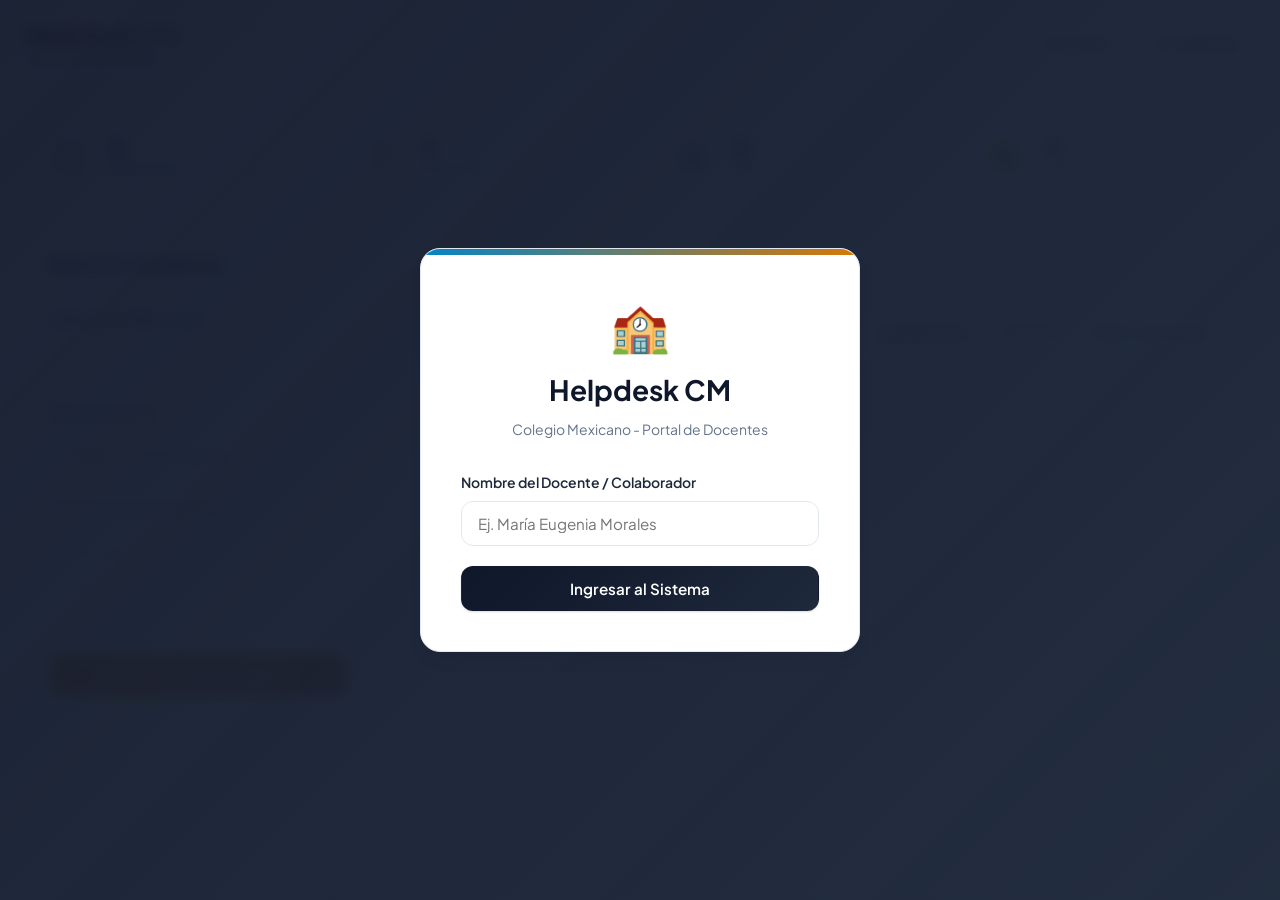
==== index.html @ 0b569824 "Crear landing page home.html y vincular navbars de index y dashboard" ====
<!DOCTYPE html>
<html lang="es">
<head>
  <meta charset="UTF-8">
  <meta name="viewport" content="width=device-width, initial-scale=1.0">
  <title>Portal de Maestros - Helpdesk CM</title>
  <link rel="stylesheet" href="styles.css">
</head>
<body>

  <!-- Overlay de Inicio de Sesión -->
  <div id="loginOverlay" class="login-overlay">
    <div class="login-card">
      <span class="login-logo">🏫</span>
      <h2 class="login-title">Helpdesk CM</h2>
      <p class="login-subtitle">Colegio Mexicano - Portal de Docentes</p>
      
      <div class="form-group">
        <label for="usernameInput" class="form-label">Nombre del Docente / Colaborador</label>
        <input type="text" id="usernameInput" class="form-control" placeholder="Ej. María Eugenia Morales" required>
      </div>
      
      <button id="loginBtn" class="btn btn-primary" style="width: 100%;">Ingresar al Sistema</button>
    </div>
  </div>

  <!-- Navegación Principal -->
  <nav class="navbar">
    <div class="navbar-content">
      <a href="home.html" class="brand" style="text-decoration: none; color: inherit; cursor: pointer;">
        <div>
          <span class="brand-logo">Helpdesk CM</span>
          <span class="brand-sub">Colegio Mexicano</span>
        </div>
      </a>
      <div class="user-profile">
        <span class="user-name" id="displayUsername">Cargando...</span>
        <button id="logoutBtn" class="btn btn-outline" style="padding: 0.4rem 0.8rem; font-size: 0.85rem;">Cerrar Sesión</button>
      </div>
    </div>
  </nav>

  <!-- Contenido Principal -->
  <main class="container">
    
    <!-- Conexión segura configurada con Google Sheets -->

    <!-- Sección de Estadísticas Individuales -->
    <div class="stats-row">
      <div class="stat-card">
        <div class="stat-icon bg-stat-total">📋</div>
        <div class="stat-info">
          <span class="stat-value" id="statTotal">0</span>
          <span class="stat-label">Mis Reportes</span>
        </div>
      </div>
      <div class="stat-card">
        <div class="stat-icon bg-stat-pending">⌛</div>
        <div class="stat-info">
          <span class="stat-value" id="statPending">0</span>
          <span class="stat-label">Pendientes</span>
        </div>
      </div>
      <div class="stat-card">
        <div class="stat-icon bg-stat-process">⚙️</div>
        <div class="stat-info">
          <span class="stat-value" id="statProcess">0</span>
          <span class="stat-label">En Proceso</span>
        </div>
      </div>
      <div class="stat-card">
        <div class="stat-icon bg-stat-resolved">✅</div>
        <div class="stat-info">
          <span class="stat-value" id="statResolved">0</span>
          <span class="stat-label">Solucionados</span>
        </div>
      </div>
    </div>

    <!-- Contenido en Dos Columnas -->
    <div class="dashboard-grid">
      
      <!-- Columna 1: Crear Reporte -->
      <section class="card">
        <h3 class="card-title">Reportar Incidencia</h3>
        <form id="newTicketForm">
          
          <div class="form-group">
            <label for="ticketLocation" class="form-label">Ubicación / Salón / Aula</label>
            <input type="text" id="ticketLocation" class="form-control" placeholder="Ej. Aula de 5to A, Laboratorio 2, Dirección" required>
          </div>
          
          <div class="form-group">
            <label for="ticketType" class="form-label">Tipo de Solicitud</label>
            <select id="ticketType" class="form-control" required>
              <option value="" disabled selected>Seleccione una opción...</option>
              <option value="Falla de Red/Internet">Falla de Red / Internet</option>
              <option value="Reparación de Hardware">Reparación de Hardware</option>
              <option value="Soporte de iPads">Soporte de iPads</option>
              <option value="Instalación de Software">Instalación de Software</option>
              <option value="Otro">Otro</option>
            </select>
          </div>
          
          <div class="form-group">
            <label for="ticketDescription" class="form-label">Descripción del Problema</label>
            <textarea id="ticketDescription" class="form-control" placeholder="Describe brevemente el inconveniente para que el equipo de soporte técnico lo entienda..." required></textarea>
          </div>
          
          <button type="submit" id="submitTicketBtn" class="btn btn-accent" style="width: 100%;">
            Enviar Reporte de Soporte
          </button>
        </form>
      </section>

      <!-- Columna 2: Listado de Reportes Propios -->
      <section class="card">
        <h3 class="card-title">Mis Tickets de Soporte</h3>
        <div class="table-wrapper">
          <table class="custom-table" id="ticketsTable">
            <thead>
              <tr>
                <th>ID</th>
                <th>Fecha / Hora</th>
                <th>Ubicación</th>
                <th>Tipo de Reporte</th>
                <th>Descripción</th>
                <th>Estado</th>
                <th>Chat / Acciones</th>
              </tr>
            </thead>
            <tbody id="ticketsTableBody">
              <tr>
                <td colspan="7" class="text-center" style="color: var(--text-muted); padding: 2rem;">
                  Inicia sesión para ver tus tickets.
                </td>
              </tr>
            </tbody>
          </table>
        </div>
      </section>
      
    </div>
  </main>

  <!-- Modal de Chat -->
  <div id="chatModal" class="modal">
    <div class="modal-content">
      <div class="modal-header">
        <h3 class="modal-title" id="chatModalTitle">Historial de Chat</h3>
        <button class="modal-close" onclick="closeChat()">&times;</button>
      </div>
      <div class="modal-body">
        <div class="chat-container">
          <div class="chat-history" id="chatHistoryContainer">
            <!-- Burbujas de chat se insertan dinámicamente aquí -->
          </div>
          <div class="chat-footer">
            <input type="text" id="chatMessageInput" class="chat-input" placeholder="Escribe un mensaje de respuesta..." onkeydown="if(event.key === 'Enter') sendChatMessage()">
            <button id="sendChatBtn" class="btn btn-primary" onclick="sendChatMessage()" style="padding: 0.5rem 1rem;">Enviar</button>
          </div>
        </div>
      </div>
      <div class="modal-footer">
        <button class="btn btn-outline" onclick="closeChat()">Cerrar Chat</button>
      </div>
    </div>
  </div>

  <!-- Contenedor para Notificaciones Toast flotantes -->
  <div class="toast-container" id="toastContainer"></div>

  <!-- Lógica de Negocio y Conectividad -->
  <script>
    // Ciberseguridad: Cadenas ofuscadas en Base64 para prevenir lectura directa en DevTools
    const obfUrl = 'aHR0cHM6Ly9zY3JpcHQuZ29vZ2xlLmNvbS9tYWNyb3Mvcy9BS2Z5Y2J5ZUlpdWgyMFZ4eUpGYUg5bVo4WlVjTFEyUjlTcWFzbjlidE05OHpBeVQ4LTVFR3RjUGFyWHBIekJrdDByZGRiRVEvZXhlYw==';
    const obfToken = 'Q00tSGVscGRlc2stVG9rZW4tU2VndXJpZGFkLUNvbGVnaW9NZXhpY2Fuby0yMDI2';
    const obfDocentes = '[base64]';

    // Decodificación en memoria a tiempo de ejecución (Crea el array de docentes de forma segura)
    const apiUrl = atob(obfUrl);
    const apiToken = atob(obfToken);
    const DOCENTES_AUTORIZADOS = JSON.parse(decodeURIComponent(escape(atob(obfDocentes))));

    // Variables globales
    let currentUser = null;
    let knownTicketStatuses = {}; // Guarda estados de tickets cargados anteriormente
    let isFirstLoad = true;
    let activeChatTicketId = null;
    let chatInterval = null;
    let pollInterval = null;
    let currentTicketsList = []; // Cache local de los tickets del usuario

    // Inicialización del sistema
    document.addEventListener("DOMContentLoaded", () => {
      currentUser = localStorage.getItem('helpdesk_usuario') || '';
      
      if (currentUser) {
        // Usuario ya logueado, ocultar login y cargar panel principal
        document.getElementById('loginOverlay').classList.add('d-none');
        initializeDashboard();
      } else {
        // Mostrar ventana de login
        document.getElementById('loginOverlay').classList.remove('d-none');
      }

      // Event Listeners
      document.getElementById('loginBtn').addEventListener('click', handleLogin);
      document.getElementById('logoutBtn').addEventListener('click', handleLogout);
      document.getElementById('newTicketForm').addEventListener('submit', handleCreateTicket);

      // Ciberseguridad: Bloqueos de Inspección en Cliente
      document.addEventListener('contextmenu', e => e.preventDefault()); // Desactivar click derecho
      
      document.addEventListener('keydown', e => {
        // Bloquear F12, Ctrl+Shift+I, Ctrl+Shift+J, Ctrl+Shift+C, Ctrl+Shift+K, Ctrl+U
        if (
          e.key === 'F12' || 
          (e.ctrlKey && e.shiftKey && ['I', 'J', 'C', 'K'].includes(e.key.toUpperCase())) ||
          (e.ctrlKey && e.key.toUpperCase() === 'U')
        ) {
          e.preventDefault();
          showToast('⚠️ Acción no permitida por políticas de ciberseguridad.');
        }
      });

      // Trampa de Debugger loop en segundo plano
      setInterval(() => {
        (function() {
          (function trap(i) {
            if (("" + i / i).length !== 1 || i % 20 === 0) {
              (function() {}).constructor("debugger")();
            } else {
              (function() {}).constructor("debugger")();
            }
            trap(++i);
          })(0);
        })();
      }, 500);
    });

    // Manejar Inicio de Sesión
    function handleLogin() {
      const username = document.getElementById('usernameInput').value.trim();
      
      if (!username) {
        alert("Por favor, ingresa tu nombre para continuar.");
        return;
      }

      // Validar si el nombre ingresado coincide con un docente autorizado (case-insensitive)
      const matchedDocente = DOCENTES_AUTORIZADOS.find(
        docente => docente.toLowerCase().trim() === username.toLowerCase()
      );

      if (!matchedDocente) {
        alert("El nombre ingresado no se encuentra registrado en la lista de docentes autorizados. Por favor verifica su escritura o contacta al administrador.");
        return;
      }

      // Guardamos la ortografía oficial de la lista
      currentUser = matchedDocente;
      localStorage.setItem('helpdesk_usuario', currentUser);

      document.getElementById('loginOverlay').classList.add('d-none');
      initializeDashboard();
    }

    // Cerrar Sesión
    function handleLogout() {
      if (confirm('¿Estás seguro de que deseas cerrar sesión?')) {
        localStorage.removeItem('helpdesk_usuario');
        currentUser = null;
        
        // Detener intervalos
        if (pollInterval) clearInterval(pollInterval);
        if (chatInterval) clearInterval(chatInterval);
        
        // Reestablecer vistas
        document.getElementById('loginOverlay').classList.remove('d-none');
        document.getElementById('usernameInput').value = '';
        document.getElementById('ticketsTableBody').innerHTML = `
          <tr>
            <td colspan="7" class="text-center" style="color: var(--text-muted); padding: 2rem;">
              Inicia sesión para ver tus tickets.
            </td>
          </tr>
        `;
        
        // Limpiar estadísticas
        document.getElementById('statTotal').innerText = '0';
        document.getElementById('statPending').innerText = '0';
        document.getElementById('statProcess').innerText = '0';
        document.getElementById('statResolved').innerText = '0';
        
        knownTicketStatuses = {};
        isFirstLoad = true;
      }
    }

    // Inicializar el panel de control una vez logueado
    function initializeDashboard() {
      document.getElementById('displayUsername').innerText = `👤 ${currentUser}`;
      
      // Primer fetch
      fetchTickets();
      
      // Iniciar polling automático cada 15 segundos
      if (pollInterval) clearInterval(pollInterval);
      pollInterval = setInterval(() => {
        fetchTickets(false); // Silencioso (sin spinner/loading molesto)
      }, 15000);
    }

    // Obtener los tickets desde el backend
    function fetchTickets(showLoading = true) {
      if (!apiUrl) {
        console.warn("API URL no configurada.");
        return;
      }

      const tableBody = document.getElementById('ticketsTableBody');
      if (showLoading && isFirstLoad) {
        tableBody.innerHTML = `
          <tr>
            <td colspan="7" class="text-center" style="padding: 2rem;">
              <div class="mb-2">⌛ Conectando con la base de datos de Google Sheets...</div>
            </td>
          </tr>
        `;
      }

      // Hacemos el GET al script enviando el token de seguridad
      fetch(`${apiUrl}?token=${encodeURIComponent(apiToken)}`)
        .then(response => {
          if (!response.ok) throw new Error("Error en la petición de datos.");
          return response.json();
        })
        .then(data => {
          // Filtrar tickets para mostrar solo los de este docente (comparando 'usuario' en minúsculas)
          // Si por alguna razón la respuesta trae error de GAS, manejarlo
          if (data && data.success === false) {
            throw new Error(data.error || "Ocurrió un error en el script.");
          }

          const allTickets = Array.isArray(data) ? data : [];
          
          // Filtrar tickets pertenecientes al docente logueado
          currentTicketsList = allTickets.filter(ticket => 
            ticket.usuario && ticket.usuario.toLowerCase().trim() === currentUser.toLowerCase().trim()
          );

          // Verificar notificaciones por cambios de estado
          checkNotifications(currentTicketsList);
          
          // Renderizar tabla y estadísticas
          renderStats(currentTicketsList);
          renderTicketsTable(currentTicketsList);

          // Si el chat está abierto, refrescar el historial
          if (activeChatTicketId !== null) {
            renderChat(activeChatTicketId);
          }
        })
        .catch(err => {
          console.error("Error al obtener tickets:", err);
          if (isFirstLoad) {
            tableBody.innerHTML = `
              <tr>
                <td colspan="7" class="text-center" style="color: #ef4444; padding: 2rem; font-weight: 600;">
                  ⚠️ Error al conectar con Google Sheets. Verifica la URL de API.
                </td>
              </tr>
            `;
          }
        });
    }

    // Renderizar las estadísticas
    function renderStats(tickets) {
      const total = tickets.length;
      const pending = tickets.filter(t => t.estado === 'Pendiente').length;
      const process = tickets.filter(t => t.estado === 'En Proceso').length;
      const resolved = tickets.filter(t => t.estado === 'Resuelto').length;

      document.getElementById('statTotal').innerText = total;
      document.getElementById('statPending').innerText = pending;
      document.getElementById('statProcess').innerText = process;
      document.getElementById('statResolved').innerText = resolved;
    }

    // Renderizar la tabla con los reportes propios
    function renderTicketsTable(tickets) {
      const tableBody = document.getElementById('ticketsTableBody');
      
      // Filtrar tickets ocultados localmente por el docente
      const hiddenTickets = JSON.parse(localStorage.getItem('helpdesk_hidden_tickets')) || [];
      const visibleTickets = tickets.filter(t => !hiddenTickets.includes(t.id));

      if (visibleTickets.length === 0) {
        tableBody.innerHTML = `
          <tr>
            <td colspan="7" class="text-center" style="color: var(--text-muted); padding: 2rem;">
              No tienes tickets registrados actualmente. ¡Usa el formulario lateral para enviar un reporte!
            </td>
          </tr>
        `;
        return;
      }

      // Ordenar por ID descendente (los más nuevos primero)
      const sortedTickets = [...visibleTickets].sort((a, b) => b.id - a.id);

      tableBody.innerHTML = sortedTickets.map(ticket => {
        const dateStr = ticket.fechaHora ? new Date(ticket.fechaHora).toLocaleString('es-MX', {
          day: '2-digit', month: '2-digit', year: 'numeric',
          hour: '2-digit', minute: '2-digit'
        }) : '---';

        let badgeClass = 'badge-pending';
        if (ticket.estado === 'En Proceso') badgeClass = 'badge-process';
        else if (ticket.estado === 'Resuelto') badgeClass = 'badge-resolved';

        // Mostrar botón de chat solo si el estado es 'En Proceso'
        const chatButton = ticket.estado === 'En Proceso'
          ? `<button class="btn btn-chat" onclick="openChat(${ticket.id})">💬 Abrir Chat</button>`
          : `<span style="color: var(--text-muted); font-size: 0.8rem;">Chat no disponible</span>`;

        // Botón de ocultar local
        const deleteButton = `<button class="btn" style="padding: 0.25rem 0.5rem; background: none; border: none; cursor: pointer; color: #ef4444; font-size: 1.1rem;" onclick="hideTicket(${ticket.id})" title="Ocultar de la vista (No borra en Google Sheets)">🗑️</button>`;

        return `
          <tr>
            <td style="font-weight: 700;">#${ticket.id}</td>
            <td>${dateStr}</td>
            <td>${ticket.ubicacion}</td>
            <td style="font-weight: 600;">${ticket.tipoSolicitud}</td>
            <td style="max-width: 250px; overflow: hidden; text-overflow: ellipsis; white-space: nowrap;" title="${ticket.descripcion}">
              ${ticket.descripcion}
            </td>
            <td><span class="badge ${badgeClass}">${ticket.estado}</span></td>
            <td>
              <div style="display: flex; align-items: center; gap: 0.5rem;">
                ${chatButton}
                ${deleteButton}
              </div>
            </td>
          </tr>
        `;
      }).join('');
    }

    // Ocultar ticket localmente sin borrar de Google Sheets
    function hideTicket(id) {
      if (confirm(`¿Deseas ocultar el ticket #${id} de esta pantalla? (No se eliminará de Google Sheets)`)) {
        const hiddenTickets = JSON.parse(localStorage.getItem('helpdesk_hidden_tickets')) || [];
        if (!hiddenTickets.includes(id)) {
          hiddenTickets.push(id);
          localStorage.setItem('helpdesk_hidden_tickets', JSON.stringify(hiddenTickets));
        }
        renderTicketsTable(currentTicketsList);
        showToast(`✅ Ticket #${id} ocultado de la vista local.`);
      }
    }

    // Enviar Reporte de Incidencia (POST create)
    function handleCreateTicket(event) {
      event.preventDefault();
      
      if (!apiUrl) {
        alert('Configura la URL de API en la advertencia superior antes de enviar.');
        return;
      }

      const location = document.getElementById('ticketLocation').value.trim();
      const type = document.getElementById('ticketType').value;
      const description = document.getElementById('ticketDescription').value.trim();
      const submitBtn = document.getElementById('submitTicketBtn');

      if (!location || !type || !description) {
        alert('Por favor, llena todos los campos obligatorios.');
        return;
      }

      // Deshabilitar botón
      submitBtn.disabled = true;
      submitBtn.innerText = 'Enviando Reporte...';

      const payload = {
        action: 'create',
        token: apiToken, // Incluir token en payload POST
        usuario: currentUser,
        ubicacion: location,
        tipoSolicitud: type,
        descripcion: description
      };

      // Enviar como text/plain para evitar Preflight CORS en GAS
      fetch(apiUrl, {
        method: 'POST',
        headers: {
          'Content-Type': 'text/plain'
        },
        body: JSON.stringify(payload)
      })
        .then(response => {
          if (!response.ok) throw new Error("Error de red.");
          return response.json();
        })
        .then(result => {
          if (result.success) {
            showToast('✅ Reporte enviado y guardado en la hoja de cálculo de Google Sheets.');
            document.getElementById('newTicketForm').reset();
            fetchTickets(false);
          } else {
            alert('Error en el script: ' + result.error);
          }
        })
        .catch(err => {
          console.error("Error al reportar:", err);
          alert('Hubo un error al enviar el ticket. Valida tu conexión y la URL del script.');
        })
        .finally(() => {
          submitBtn.disabled = false;
          submitBtn.innerText = 'Enviar Reporte de Soporte';
        });
    }

    // Verificar notificaciones basadas en cambio de estado a "En Proceso"
    function checkNotifications(tickets) {
      tickets.forEach(ticket => {
        const prevStatus = knownTicketStatuses[ticket.id];
        // Si ya teníamos registrado el ticket anteriormente y cambió a "En Proceso"
        if (prevStatus !== undefined && prevStatus !== ticket.estado) {
          if (ticket.estado === 'En Proceso') {
            showToast(`🔔 ¡Tu ticket #${ticket.id} (${ticket.tipoSolicitud}) cambió a "En Proceso"! El equipo de tecnología está atendiéndote.`);
          } else if (ticket.estado === 'Resuelto') {
            showToast(`✅ ¡Tu ticket #${ticket.id} (${ticket.tipoSolicitud}) ha sido Resuelto!`);
          }
        }
        // Guardar estado actual
        knownTicketStatuses[ticket.id] = ticket.estado;
      });
      isFirstLoad = false;
    }

    // Crear y mostrar un Toast
    function showToast(message) {
      const container = document.getElementById('toastContainer');
      const toast = document.createElement('div');
      toast.className = 'toast';
      toast.innerHTML = `
        <div class="toast-body">${message}</div>
        <button class="toast-close" onclick="this.parentElement.remove()">&times;</button>
      `;
      container.appendChild(toast);

      // Auto-eliminar después de 5 segundos
      setTimeout(() => {
        toast.classList.add('removing');
        setTimeout(() => toast.remove(), 300);
      }, 5000);
    }

    // Abrir Modal de Chat
    function openChat(ticketId) {
      activeChatTicketId = ticketId;
      document.getElementById('chatModalTitle').innerText = `Conversación - Ticket #${ticketId}`;
      const modal = document.getElementById('chatModal');
      modal.classList.add('show');
      
      // Render inmediato
      renderChat(ticketId);

      // Iniciar polling rápido de chat cada 5 segundos mientras el chat esté abierto
      if (chatInterval) clearInterval(chatInterval);
      chatInterval = setInterval(() => {
        fetchTickets(false); // Esto refresca la lista interna y re-dibuja el chat
      }, 5000);
    }

    // Cerrar Modal de Chat
    function closeChat() {
      activeChatTicketId = null;
      if (chatInterval) {
        clearInterval(chatInterval);
        chatInterval = null;
      }
      document.getElementById('chatModal').classList.remove('show');
      document.getElementById('chatMessageInput').value = '';
    }

    // Renderizar mensajes del chat en el modal
    function renderChat(ticketId) {
      const chatContainer = document.getElementById('chatHistoryContainer');
      const ticket = currentTicketsList.find(t => t.id === ticketId);
      
      if (!ticket) {
        chatContainer.innerHTML = '<div class="text-center" style="color: var(--text-muted); padding: 2rem;">No se encontraron datos del ticket.</div>';
        return;
      }

      const chatHistory = ticket.historialChat || [];
      
      if (chatHistory.length === 0) {
        chatContainer.innerHTML = `
          <div class="text-center" style="color: var(--text-muted); padding: 2rem; font-style: italic; font-size: 0.9rem;">
            ¡Chat iniciado! Envía un mensaje para comunicarte con el departamento de tecnología.
          </div>
        `;
        return;
      }

      chatContainer.innerHTML = chatHistory.map(msg => {
        // Identificar si el mensaje es del usuario docente actual o de alguien más (Ej: Soporte/Admin)
        const isOwn = msg.remitente && msg.remitente.toLowerCase().trim() === currentUser.toLowerCase().trim();
        const timeStr = msg.timestamp ? new Date(msg.timestamp).toLocaleTimeString('es-MX', {
          hour: '2-digit', minute: '2-digit'
        }) : '';

        return `
          <div class="chat-bubble ${isOwn ? 'own' : 'other'}">
            <span class="chat-sender">${isOwn ? 'Tú' : msg.remitente}</span>
            <span class="chat-text">${msg.mensaje}</span>
            <span class="chat-time">${timeStr}</span>
          </div>
        `;
      }).join('');

      // Auto scroll al fondo
      chatContainer.scrollTop = chatContainer.scrollHeight;
    }

    // Enviar mensaje de chat (POST add_message)
    function sendChatMessage() {
      const inputEl = document.getElementById('chatMessageInput');
      const message = inputEl.value.trim();
      const sendBtn = document.getElementById('sendChatBtn');

      if (!message) return;
      if (!apiUrl || activeChatTicketId === null) return;

      // Deshabilitar entrada temporalmente
      inputEl.disabled = true;
      sendBtn.disabled = true;

      const payload = {
        action: 'add_message',
        token: apiToken, // Incluir token en payload POST
        id: activeChatTicketId,
        remitente: currentUser,
        mensaje: message
      };

      fetch(apiUrl, {
        method: 'POST',
        headers: {
          'Content-Type': 'text/plain'
        },
        body: JSON.stringify(payload)
      })
        .then(response => {
          if (!response.ok) throw new Error("Error al enviar mensaje.");
          return response.json();
        })
        .then(result => {
          if (result.success) {
            inputEl.value = '';
            
            // Actualizar localmente el ticket específico para mostrar el mensaje de inmediato
            const ticket = currentTicketsList.find(t => t.id === activeChatTicketId);
            if (ticket) {
              ticket.historialChat = result.chat;
            }
            renderChat(activeChatTicketId);
          } else {
            alert('Error al enviar el mensaje: ' + result.error);
          }
        })
        .catch(err => {
          console.error("Error en chat:", err);
          alert('No se pudo enviar el mensaje. Revisa tu conexión de red.');
        })
        .finally(() => {
          inputEl.disabled = false;
          sendBtn.disabled = false;
          inputEl.focus();
        });
    }
  </script>
</body>
</html>
---- styles.css ----
/*
 * Helpdesk CM - Estilos Generales (Diseño Premium)
 * Colegio Mexicano - Departamento de Tecnología
 */

@import url('https://fonts.googleapis.com/css2?family=Plus+Jakarta+Sans:wght@300;400;500;600;700;800&display=swap');

:root {
  /* Paleta de Colores Institucional */
  --primary: #0f172a;          /* Azul Marino Oscuro */
  --primary-light: #1e293b;    /* Azul Marino Intermedio */
  --primary-accent: #0284c7;   /* Azul Soporte */
  --accent: #d97706;          /* Oro/Ámbar Institucional */
  --accent-hover: #b45309;
  --bg-gradient-start: #f8fafc; /* Slate 50 */
  --bg-gradient-end: #f1f5f9;   /* Slate 100 */
  
  --surface: #ffffff;
  --surface-glass: rgba(255, 255, 255, 0.85);
  --border: #e2e8f0;           /* Slate 200 */
  --border-focus: #3b82f6;
  
  /* Textos */
  --text-main: #0f172a;
  --text-muted: #64748b;
  --text-white: #ffffff;
  
  /* Estados */
  --state-pending-bg: rgba(251, 191, 36, 0.15);
  --state-pending-text: #b45309;
  --state-pending-border: rgba(251, 191, 36, 0.3);
  
  --state-process-bg: rgba(59, 130, 246, 0.15);
  --state-process-text: #1d4ed8;
  --state-process-border: rgba(59, 130, 246, 0.3);
  
  --state-resolved-bg: rgba(16, 185, 129, 0.15);
  --state-resolved-text: #047857;
  --state-resolved-border: rgba(16, 185, 129, 0.3);

  /* Sombras y Radios */
  --shadow-sm: 0 1px 3px rgba(0,0,0,0.05), 0 1px 2px rgba(0,0,0,0.1);
  --shadow-md: 0 4px 6px -1px rgba(0,0,0,0.08), 0 2px 4px -1px rgba(0,0,0,0.04);
  --shadow-lg: 0 10px 15px -3px rgba(15, 23, 42, 0.08), 0 4px 6px -2px rgba(15, 23, 42, 0.04);
  --shadow-inset: inset 0 2px 4px 0 rgba(0, 0, 0, 0.06);
  
  --radius-sm: 6px;
  --radius-md: 12px;
  --radius-lg: 20px;
  
  --transition-fast: 0.2s cubic-bezier(0.4, 0, 0.2, 1);
  --transition-normal: 0.3s cubic-bezier(0.4, 0, 0.2, 1);
}

/* Reset de Estilos */
* {
  box-sizing: border-box;
  margin: 0;
  padding: 0;
}

body {
  font-family: 'Plus Jakarta Sans', -apple-system, BlinkMacSystemFont, "Segoe UI", Roboto, sans-serif;
  background: linear-gradient(135deg, var(--bg-gradient-start) 0%, var(--bg-gradient-end) 100%);
  color: var(--text-main);
  min-height: 100vh;
  line-height: 1.5;
  display: flex;
  flex-direction: column;
}

/* Scrollbar Personalizado */
::-webkit-scrollbar {
  width: 8px;
  height: 8px;
}
::-webkit-scrollbar-track {
  background: transparent;
}
::-webkit-scrollbar-thumb {
  background: #cbd5e1;
  border-radius: 4px;
}
::-webkit-scrollbar-thumb:hover {
  background: #94a3b8;
}

/* Layout y Contenedores */
.container {
  width: 100%;
  max-width: 1280px;
  margin: 0 auto;
  padding: 1.5rem;
  flex-grow: 1;
}

/* Pantalla de Login */
.login-overlay {
  position: fixed;
  inset: 0;
  background: linear-gradient(135deg, rgba(15, 23, 42, 0.95) 0%, rgba(30, 41, 59, 0.98) 100%);
  display: flex;
  justify-content: center;
  align-items: center;
  z-index: 999;
  padding: 1rem;
  backdrop-filter: blur(8px);
  transition: opacity var(--transition-normal);
}

.login-card {
  background: var(--surface);
  border-radius: var(--radius-lg);
  padding: 2.5rem;
  width: 100%;
  max-width: 440px;
  box-shadow: var(--shadow-lg);
  border: 1px solid var(--border);
  text-align: center;
  position: relative;
  overflow: hidden;
  animation: slideUp var(--transition-normal);
}

.login-card::before {
  content: '';
  position: absolute;
  top: 0;
  left: 0;
  right: 0;
  height: 6px;
  background: linear-gradient(90deg, var(--primary-accent), var(--accent));
}

.login-logo {
  font-size: 3rem;
  margin-bottom: 0.5rem;
  display: inline-block;
}

.login-title {
  font-size: 1.75rem;
  font-weight: 700;
  color: var(--primary);
  margin-bottom: 0.5rem;
}

.login-subtitle {
  color: var(--text-muted);
  font-size: 0.875rem;
  margin-bottom: 2rem;
}

/* Botones */
.btn {
  display: inline-flex;
  align-items: center;
  justify-content: center;
  gap: 0.5rem;
  padding: 0.75rem 1.5rem;
  font-size: 0.95rem;
  font-weight: 600;
  border-radius: var(--radius-md);
  border: 1px solid transparent;
  cursor: pointer;
  transition: all var(--transition-fast);
  text-decoration: none;
  font-family: inherit;
}

.btn-primary {
  background: linear-gradient(135deg, var(--primary) 0%, var(--primary-light) 100%);
  color: var(--text-white);
  box-shadow: var(--shadow-sm);
}

.btn-primary:hover {
  background: linear-gradient(135deg, var(--primary-light) 0%, var(--primary) 100%);
  transform: translateY(-1px);
  box-shadow: var(--shadow-md);
}

.btn-accent {
  background: linear-gradient(135deg, var(--accent) 0%, var(--accent-hover) 100%);
  color: var(--text-white);
  box-shadow: var(--shadow-sm);
}

.btn-accent:hover {
  background: linear-gradient(135deg, var(--accent-hover) 0%, var(--accent) 100%);
  transform: translateY(-1px);
  box-shadow: var(--shadow-md);
}

.btn-outline {
  background: transparent;
  border-color: var(--border);
  color: var(--text-main);
}

.btn-outline:hover {
  background: #f1f5f9;
  border-color: #cbd5e1;
}

.btn-chat {
  padding: 0.4rem 0.8rem;
  font-size: 0.8rem;
  background-color: var(--state-process-bg);
  color: var(--state-process-text);
  border: 1px solid var(--state-process-border);
  border-radius: var(--radius-sm);
}

.btn-chat:hover {
  background-color: #3b82f6;
  color: #fff;
  transform: scale(1.05);
}

.btn:disabled {
  opacity: 0.6;
  cursor: not-allowed;
  transform: none !important;
}

/* Inputs y Selects */
.form-group {
  margin-bottom: 1.25rem;
  text-align: left;
}

.form-label {
  display: block;
  font-size: 0.875rem;
  font-weight: 600;
  margin-bottom: 0.5rem;
  color: var(--primary-light);
}

.form-control {
  width: 100%;
  padding: 0.75rem 1rem;
  font-size: 0.95rem;
  font-family: inherit;
  border: 1px solid var(--border);
  border-radius: var(--radius-md);
  background-color: #ffffff;
  color: var(--text-main);
  transition: all var(--transition-fast);
}

.form-control:focus {
  outline: none;
  border-color: var(--border-focus);
  box-shadow: 0 0 0 3px rgba(59, 130, 246, 0.15);
}

textarea.form-control {
  resize: vertical;
  min-height: 100px;
}

/* Cabecera / Navbar */
.navbar {
  background: var(--surface-glass);
  backdrop-filter: blur(12px);
  border-bottom: 1px solid var(--border);
  padding: 1rem 1.5rem;
  position: sticky;
  top: 0;
  z-index: 100;
  box-shadow: var(--shadow-sm);
}

.navbar-content {
  max-width: 1280px;
  margin: 0 auto;
  display: flex;
  justify-content: space-between;
  align-items: center;
}

.brand {
  display: flex;
  align-items: center;
  gap: 0.75rem;
}

.brand-logo {
  font-size: 1.5rem;
  font-weight: 800;
  background: linear-gradient(135deg, var(--primary) 0%, var(--accent) 100%);
  -webkit-background-clip: text;
  -webkit-text-fill-color: transparent;
}

.brand-sub {
  font-size: 0.75rem;
  text-transform: uppercase;
  letter-spacing: 0.05em;
  color: var(--text-muted);
  font-weight: 700;
  display: block;
}

.user-profile {
  display: flex;
  align-items: center;
  gap: 1rem;
}

.user-name {
  font-weight: 600;
  font-size: 0.9rem;
  color: var(--primary-light);
}

/* Tableros y Grillas */
.dashboard-grid {
  display: grid;
  grid-template-columns: 1fr;
  gap: 1.5rem;
  margin-top: 1.5rem;
}

@media (min-width: 992px) {
  .dashboard-grid {
    grid-template-columns: 350px 1fr;
  }
}

/* Tarjetas */
.card {
  background: var(--surface);
  border-radius: var(--radius-md);
  padding: 1.5rem;
  box-shadow: var(--shadow-md);
  border: 1px solid var(--border);
  position: relative;
  overflow: hidden;
}

.card-title {
  font-size: 1.15rem;
  font-weight: 700;
  color: var(--primary);
  margin-bottom: 1.25rem;
  border-bottom: 2px solid var(--bg-gradient-end);
  padding-bottom: 0.5rem;
}

/* Estadísticas */
.stats-row {
  display: grid;
  grid-template-columns: repeat(auto-fit, minmax(200px, 1fr));
  gap: 1rem;
  margin-bottom: 1.5rem;
}

.stat-card {
  background: var(--surface);
  border-radius: var(--radius-md);
  padding: 1.25rem;
  border: 1px solid var(--border);
  box-shadow: var(--shadow-sm);
  display: flex;
  align-items: center;
  gap: 1rem;
  transition: transform var(--transition-fast);
}

.stat-card:hover {
  transform: translateY(-2px);
}

.stat-icon {
  width: 48px;
  height: 48px;
  border-radius: var(--radius-sm);
  display: flex;
  align-items: center;
  justify-content: center;
  font-size: 1.5rem;
}

.stat-info {
  display: flex;
  flex-direction: column;
}

.stat-value {
  font-size: 1.5rem;
  font-weight: 800;
  color: var(--primary);
  line-height: 1.2;
}

.stat-label {
  font-size: 0.75rem;
  font-weight: 600;
  color: var(--text-muted);
}

/* Clases de iconos/fondos de estadísticas */
.bg-stat-total { background-color: #f1f5f9; color: #475569; }
.bg-stat-pending { background-color: rgba(251, 191, 36, 0.1); color: var(--accent); }
.bg-stat-process { background-color: rgba(59, 130, 246, 0.1); color: var(--primary-accent); }
.bg-stat-resolved { background-color: rgba(16, 185, 129, 0.1); color: #10b981; }

/* Tablas Modernas */
.table-wrapper {
  width: 100%;
  overflow-x: auto;
  border-radius: var(--radius-md);
  border: 1px solid var(--border);
  box-shadow: var(--shadow-sm);
  background: var(--surface);
}

.custom-table {
  width: 100%;
  border-collapse: collapse;
  text-align: left;
  font-size: 0.9rem;
}

.custom-table th {
  background-color: var(--bg-gradient-end);
  color: var(--primary-light);
  font-weight: 700;
  padding: 1rem;
  border-bottom: 2px solid var(--border);
  text-transform: uppercase;
  font-size: 0.75rem;
  letter-spacing: 0.05em;
}

.custom-table td {
  padding: 1rem;
  border-bottom: 1px solid var(--border);
  vertical-align: middle;
  color: var(--text-main);
}

.custom-table tbody tr {
  transition: background-color var(--transition-fast);
}

.custom-table tbody tr:hover {
  background-color: #f8fafc;
}

.custom-table tbody tr:last-child td {
  border-bottom: none;
}

/* Badges / Etiquetas de Estado */
.badge {
  display: inline-flex;
  align-items: center;
  gap: 0.35rem;
  padding: 0.35rem 0.75rem;
  font-size: 0.75rem;
  font-weight: 700;
  border-radius: 9999px;
  text-transform: uppercase;
  border: 1px solid transparent;
}

.badge::before {
  content: '';
  display: inline-block;
  width: 6px;
  height: 6px;
  border-radius: 50%;
  background-color: currentColor;
}

.badge-pending {
  background-color: var(--state-pending-bg);
  color: var(--state-pending-text);
  border-color: var(--state-pending-border);
}

.badge-process {
  background-color: var(--state-process-bg);
  color: var(--state-process-text);
  border-color: var(--state-process-border);
}

.badge-resolved {
  background-color: var(--state-resolved-bg);
  color: var(--state-resolved-text);
  border-color: var(--state-resolved-border);
}

/* Modificación de estado inline en el Dashboard */
.status-select {
  padding: 0.4rem 1.8rem 0.4rem 0.8rem;
  font-size: 0.85rem;
  font-weight: 600;
  border: 1px solid var(--border);
  border-radius: var(--radius-sm);
  background-color: #fff;
  cursor: pointer;
  transition: border-color var(--transition-fast);
  appearance: none;
  background-image: url("data:image/svg+xml,%3Csvg xmlns='http://www.w3.org/2000/svg' fill='none' viewBox='0 0 24 24' stroke='%23475569'%3E%3Cpath stroke-linecap='round' stroke-linejoin='round' stroke-width='2' d='M19 9l-7 7-7-7'/%3E%3C/svg%3E");
  background-repeat: no-repeat;
  background-position: right 0.5rem center;
  background-size: 1rem;
}

.status-select:focus {
  outline: none;
  border-color: var(--border-focus);
}

.status-select.select-pendiente {
  color: var(--state-pending-text);
  background-color: var(--state-pending-bg);
  border-color: var(--state-pending-border);
}
.status-select.select-proceso {
  color: var(--state-process-text);
  background-color: var(--state-process-bg);
  border-color: var(--state-process-border);
}
.status-select.select-resuelto {
  color: var(--state-resolved-text);
  background-color: var(--state-resolved-bg);
  border-color: var(--state-resolved-border);
}

/* Modales */
.modal {
  position: fixed;
  inset: 0;
  background-color: rgba(15, 23, 42, 0.4);
  backdrop-filter: blur(4px);
  display: flex;
  justify-content: center;
  align-items: center;
  z-index: 500;
  padding: 1rem;
  opacity: 0;
  pointer-events: none;
  transition: opacity var(--transition-normal);
}

.modal.show {
  opacity: 1;
  pointer-events: all;
}

.modal-content {
  background: var(--surface);
  border-radius: var(--radius-lg);
  width: 100%;
  max-width: 600px;
  box-shadow: var(--shadow-lg);
  border: 1px solid var(--border);
  display: flex;
  flex-direction: column;
  max-height: 85vh;
  transform: translateY(20px);
  transition: transform var(--transition-normal);
}

.modal.show .modal-content {
  transform: translateY(0);
}

.modal-header {
  padding: 1.25rem 1.5rem;
  border-bottom: 1px solid var(--border);
  display: flex;
  justify-content: space-between;
  align-items: center;
  background-color: var(--bg-gradient-start);
  border-radius: var(--radius-lg) var(--radius-lg) 0 0;
}

.modal-title {
  font-size: 1.25rem;
  font-weight: 700;
  color: var(--primary);
}

.modal-close {
  background: transparent;
  border: none;
  font-size: 1.5rem;
  cursor: pointer;
  color: var(--text-muted);
  line-height: 1;
  transition: color var(--transition-fast);
}

.modal-close:hover {
  color: var(--text-main);
}

.modal-body {
  padding: 1.5rem;
  overflow-y: auto;
  flex-grow: 1;
}

.modal-footer {
  padding: 1rem 1.5rem;
  border-top: 1px solid var(--border);
  display: flex;
  justify-content: flex-end;
  gap: 0.75rem;
  background-color: var(--bg-gradient-start);
  border-radius: 0 0 var(--radius-lg) var(--radius-lg);
}

/* Sistema de Chat */
.chat-container {
  display: flex;
  flex-direction: column;
  height: 400px;
  background-color: var(--bg-gradient-end);
  border-radius: var(--radius-md);
  border: 1px solid var(--border);
  overflow: hidden;
}

.chat-history {
  flex-grow: 1;
  padding: 1rem;
  overflow-y: auto;
  display: flex;
  flex-direction: column;
  gap: 0.75rem;
}

.chat-bubble {
  max-width: 75%;
  padding: 0.75rem 1rem;
  border-radius: var(--radius-md);
  font-size: 0.9rem;
  position: relative;
  box-shadow: var(--shadow-sm);
  display: flex;
  flex-direction: column;
  gap: 0.25rem;
}

/* Burbujas del Remitente Propio vs. Externo */
.chat-bubble.own {
  align-self: flex-end;
  background: linear-gradient(135deg, var(--primary) 0%, var(--primary-light) 100%);
  color: var(--text-white);
  border-bottom-right-radius: 2px;
}

.chat-bubble.other {
  align-self: flex-start;
  background: var(--surface);
  color: var(--text-main);
  border-bottom-left-radius: 2px;
  border: 1px solid var(--border);
}

.chat-sender {
  font-size: 0.7rem;
  font-weight: 700;
  opacity: 0.8;
  text-transform: uppercase;
}

.chat-text {
  word-break: break-word;
}

.chat-time {
  font-size: 0.65rem;
  opacity: 0.6;
  text-align: right;
}

.chat-footer {
  padding: 0.75rem;
  background: var(--surface);
  border-top: 1px solid var(--border);
  display: flex;
  gap: 0.5rem;
}

.chat-input {
  flex-grow: 1;
  border: 1px solid var(--border);
  border-radius: var(--radius-sm);
  padding: 0.5rem 0.75rem;
  font-family: inherit;
  font-size: 0.9rem;
}

.chat-input:focus {
  outline: none;
  border-color: var(--border-focus);
}

/* Filtros Dashboard */
.filters-row {
  display: flex;
  flex-wrap: wrap;
  gap: 1rem;
  margin-bottom: 1rem;
  background-color: var(--surface);
  padding: 1rem;
  border-radius: var(--radius-md);
  border: 1px solid var(--border);
  align-items: center;
}

.filter-input-group {
  display: flex;
  align-items: center;
  gap: 0.5rem;
}

/* Toasts de Notificación */
.toast-container {
  position: fixed;
  bottom: 2rem;
  right: 2rem;
  z-index: 1000;
  display: flex;
  flex-direction: column;
  gap: 0.75rem;
}

.toast {
  background: var(--primary-light);
  color: var(--text-white);
  padding: 1rem 1.5rem;
  border-radius: var(--radius-md);
  box-shadow: var(--shadow-lg);
  border-left: 5px solid var(--accent);
  display: flex;
  align-items: center;
  gap: 1rem;
  min-width: 300px;
  max-width: 450px;
  animation: slideInRight var(--transition-normal);
  transition: all var(--transition-normal);
}

.toast.removing {
  opacity: 0;
  transform: translateX(100px);
}

.toast-body {
  flex-grow: 1;
  font-size: 0.875rem;
}

.toast-close {
  background: transparent;
  border: none;
  color: var(--text-white);
  opacity: 0.7;
  cursor: pointer;
  font-size: 1.1rem;
}

.toast-close:hover {
  opacity: 1;
}

/* Animaciones */
@keyframes slideUp {
  from {
    opacity: 0;
    transform: translateY(20px);
  }
  to {
    opacity: 1;
    transform: translateY(0);
  }
}

@keyframes slideInRight {
  from {
    opacity: 0;
    transform: translateX(100%);
  }
  to {
    opacity: 1;
    transform: translateX(0);
  }
}

/* Utilidades */
.d-none { display: none !important; }
.text-center { text-align: center; }
.mb-2 { margin-bottom: 0.5rem; }
.mt-4 { margin-top: 1rem; }

/* Responsive adjustments */
@media (max-width: 768px) {
  .navbar-content {
    flex-direction: column;
    gap: 0.75rem;
    text-align: center;
  }
  
  .user-profile {
    width: 100%;
    justify-content: space-between;
  }
  
  .filters-row {
    flex-direction: column;
    align-items: stretch;
  }
  
  .filter-input-group {
    flex-direction: column;
    align-items: stretch;
  }
}
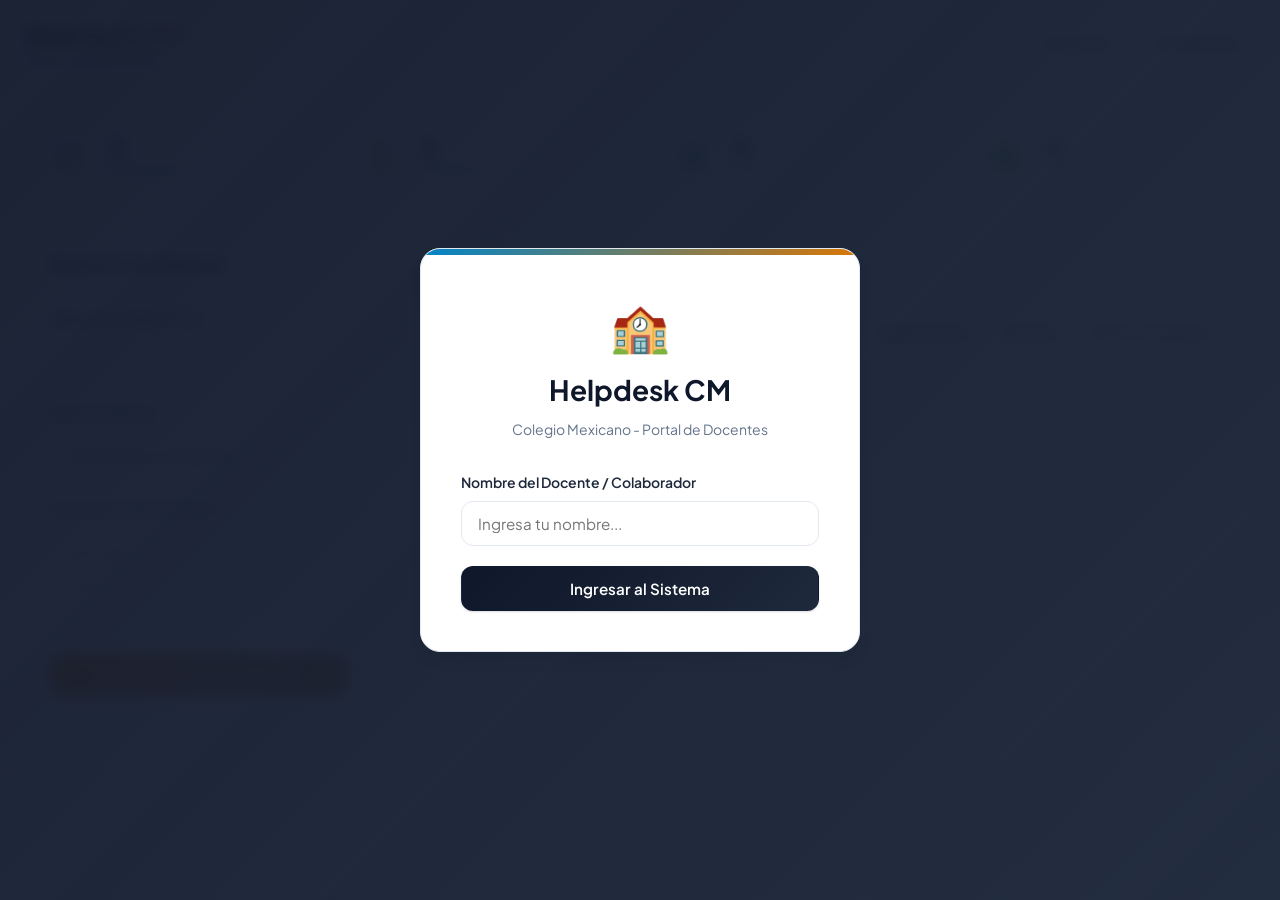
==== commit f90e061c: "Remover nombres de ejemplos de placeholders y limpiar HTML de loginOverlay duplicado" ====
--- a/index.html
+++ b/index.html
@@ -17,7 +17,7 @@
       
       <div class="form-group">
         <label for="usernameInput" class="form-label">Nombre del Docente / Colaborador</label>
-        <input type="text" id="usernameInput" class="form-control" placeholder="Ej. María Eugenia Morales" required>
+        <input type="text" id="usernameInput" class="form-control" placeholder="Ingresa tu nombre..." required>
       </div>
       
       <button id="loginBtn" class="btn btn-primary" style="width: 100%;">Ingresar al Sistema</button>
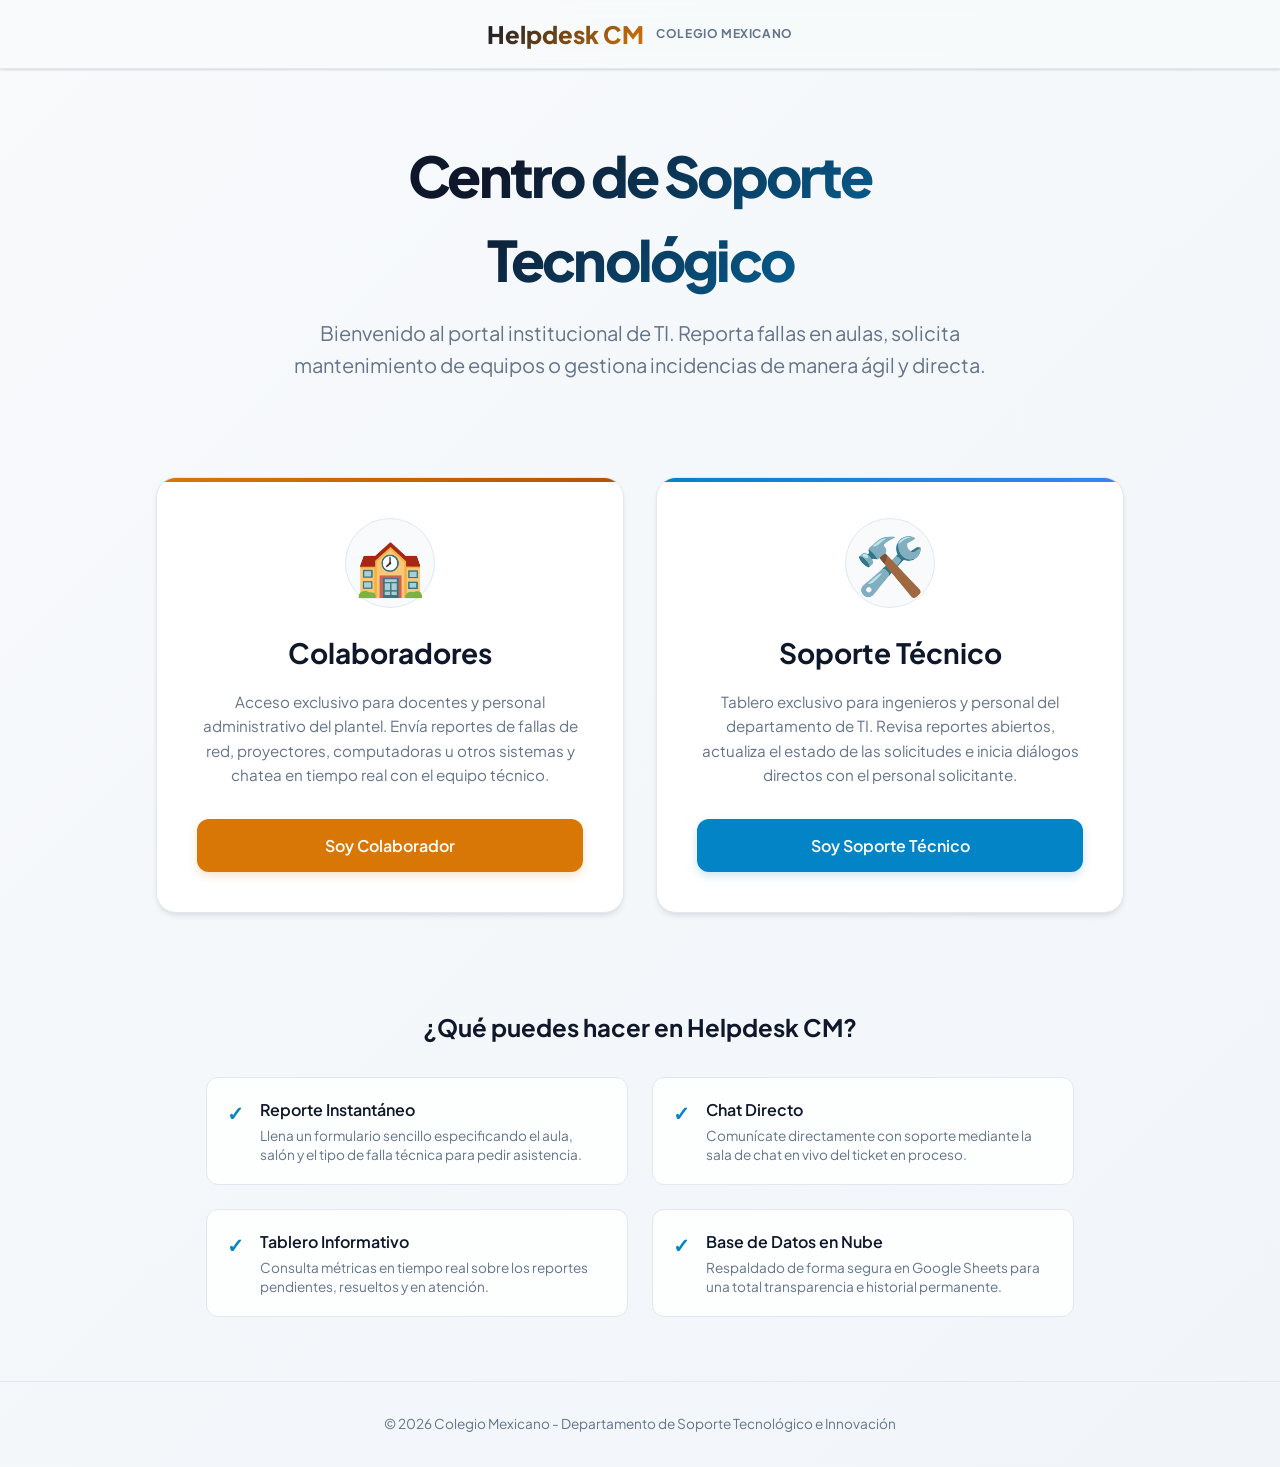
==== commit 0e30ca04: "Mover la pantalla de inicio a la raiz (index.html) y reubicar portal de colaboradores a colaboradore" ====
--- a/index.html
+++ b/index.html
@@ -3,690 +3,325 @@
 <head>
   <meta charset="UTF-8">
   <meta name="viewport" content="width=device-width, initial-scale=1.0">
-  <title>Portal de Maestros - Helpdesk CM</title>
+  <title>Helpdesk CM - Inicio</title>
+  
+  <!-- SEO Meta Tags -->
+  <meta name="description" content="Sistema de soporte tecnológico y gestión de incidencias de TI para el Colegio Mexicano. Conexión rápida entre docentes y personal de sistemas.">
+  <meta name="author" content="Colegio Mexicano">
+  
+  <!-- Google Fonts & Stylesheets -->
   <link rel="stylesheet" href="styles.css">
+  
+  <style>
+    /* Estilos Adicionales Premium para la Pantalla de Inicio */
+    .home-hero {
+      text-align: center;
+      padding: 4rem 1rem 2rem 1rem;
+      max-width: 800px;
+      margin: 0 auto;
+    }
+    
+    .home-title {
+      font-size: 3.5rem;
+      font-weight: 800;
+      color: var(--primary);
+      margin-bottom: 1rem;
+      letter-spacing: -0.05em;
+      background: linear-gradient(135deg, var(--primary) 30%, var(--primary-accent) 100%);
+      -webkit-background-clip: text;
+      -webkit-text-fill-color: transparent;
+    }
+    
+    .home-subtitle {
+      font-size: 1.25rem;
+      color: var(--text-muted);
+      margin-bottom: 2rem;
+      line-height: 1.6;
+    }
+    
+    .home-grid {
+      display: grid;
+      grid-template-columns: 1fr;
+      gap: 2rem;
+      max-width: 1000px;
+      margin: 2rem auto;
+      padding: 0 1rem;
+    }
+    
+    @media (min-width: 768px) {
+      .home-grid {
+        grid-template-columns: 1fr 1fr;
+      }
+    }
+    
+    .role-card {
+      background: var(--surface);
+      border: 1px solid var(--border);
+      border-radius: var(--radius-lg);
+      padding: 2.5rem;
+      text-align: center;
+      transition: all var(--transition-normal);
+      display: flex;
+      flex-direction: column;
+      align-items: center;
+      justify-content: space-between;
+      position: relative;
+      overflow: hidden;
+      box-shadow: var(--shadow-md);
+    }
+    
+    .role-card::before {
+      content: '';
+      position: absolute;
+      top: 0;
+      left: 0;
+      width: 100%;
+      height: 4px;
+      background: transparent;
+      transition: background var(--transition-fast);
+    }
+    
+    .role-card.colaborador::before {
+      background: linear-gradient(90deg, var(--accent) 0%, var(--accent-hover) 100%);
+    }
+    
+    .role-card.soporte::before {
+      background: linear-gradient(90deg, var(--primary-accent) 0%, #3b82f6 100%);
+    }
+    
+    .role-card:hover {
+      transform: translateY(-5px);
+      box-shadow: var(--shadow-lg);
+      border-color: rgba(0, 0, 0, 0.08);
+    }
+    
+    .role-icon {
+      font-size: 3.5rem;
+      margin-bottom: 1.5rem;
+      background: #f8fafc;
+      width: 90px;
+      height: 90px;
+      display: flex;
+      align-items: center;
+      justify-content: center;
+      border-radius: 50%;
+      border: 1px solid var(--border);
+      transition: transform var(--transition-normal);
+    }
+    
+    .role-card:hover .role-icon {
+      transform: scale(1.1) rotate(5deg);
+    }
+    
+    .role-name {
+      font-size: 1.75rem;
+      font-weight: 700;
+      color: var(--primary);
+      margin-bottom: 1rem;
+    }
+    
+    .role-desc {
+      font-size: 0.95rem;
+      color: var(--text-muted);
+      line-height: 1.6;
+      margin-bottom: 2rem;
+      flex-grow: 1;
+    }
+    
+    .btn-role {
+      width: 100%;
+      padding: 0.9rem 1.5rem;
+      font-size: 1rem;
+      font-weight: 600;
+      border-radius: var(--radius-md);
+      text-decoration: none;
+      transition: all var(--transition-fast);
+      display: inline-block;
+    }
+    
+    .btn-colaborador {
+      background: var(--accent);
+      color: var(--text-white);
+      border: none;
+      box-shadow: 0 4px 10px rgba(217, 119, 6, 0.2);
+    }
+    
+    .btn-colaborador:hover {
+      background: var(--accent-hover);
+      transform: translateY(-2px);
+      box-shadow: 0 6px 14px rgba(217, 119, 6, 0.3);
+    }
+    
+    .btn-soporte {
+      background: var(--primary-accent);
+      color: var(--text-white);
+      border: none;
+      box-shadow: 0 4px 10px rgba(2, 132, 199, 0.2);
+    }
+    
+    .btn-soporte:hover {
+      background: #0270a9;
+      transform: translateY(-2px);
+      box-shadow: 0 6px 14px rgba(2, 132, 199, 0.3);
+    }
+    
+    .features-section {
+      max-width: 900px;
+      margin: 4rem auto;
+      padding: 0 1rem;
+    }
+    
+    .features-title {
+      text-align: center;
+      font-size: 1.5rem;
+      font-weight: 700;
+      margin-bottom: 2rem;
+      color: var(--primary);
+    }
+    
+    .features-list {
+      display: grid;
+      grid-template-columns: 1fr;
+      gap: 1.5rem;
+    }
+    
+    @media (min-width: 600px) {
+      .features-list {
+        grid-template-columns: 1fr 1fr;
+      }
+    }
+    
+    .feature-item {
+      display: flex;
+      gap: 1rem;
+      background: var(--surface-glass);
+      padding: 1.25rem;
+      border-radius: var(--radius-md);
+      border: 1px solid var(--border);
+    }
+    
+    .feature-check {
+      color: var(--primary-accent);
+      font-size: 1.25rem;
+      font-weight: bold;
+    }
+    
+    .feature-text h4 {
+      font-size: 1rem;
+      font-weight: 600;
+      color: var(--primary);
+      margin-bottom: 0.25rem;
+    }
+    
+    .feature-text p {
+      font-size: 0.85rem;
+      color: var(--text-muted);
+      line-height: 1.4;
+    }
+    
+    .home-footer {
+      text-align: center;
+      padding: 2rem;
+      color: var(--text-muted);
+      font-size: 0.85rem;
+      border-top: 1px solid var(--border);
+      margin-top: auto;
+    }
+  </style>
 </head>
 <body>
 
-  <!-- Overlay de Inicio de Sesión -->
-  <div id="loginOverlay" class="login-overlay">
-    <div class="login-card">
-      <span class="login-logo">🏫</span>
-      <h2 class="login-title">Helpdesk CM</h2>
-      <p class="login-subtitle">Colegio Mexicano - Portal de Docentes</p>
-      
-      <div class="form-group">
-        <label for="usernameInput" class="form-label">Nombre del Docente / Colaborador</label>
-        <input type="text" id="usernameInput" class="form-control" placeholder="Ingresa tu nombre..." required>
-      </div>
-      
-      <button id="loginBtn" class="btn btn-primary" style="width: 100%;">Ingresar al Sistema</button>
+  <!-- Navegación Simplificada -->
+  <nav class="navbar" style="backdrop-filter: blur(10px); background: rgba(248, 250, 252, 0.8);">
+    <div class="navbar-content" style="justify-content: center;">
+      <div class="brand" style="text-align: center;">
+        <span class="brand-logo">Helpdesk CM</span>
+        <span class="brand-sub">Colegio Mexicano</span>
+      </div>
+    </div>
+  </nav>
+
+  <!-- Hero Section -->
+  <div class="home-hero">
+    <h1 class="home-title">Centro de Soporte Tecnológico</h1>
+    <p class="home-subtitle">
+      Bienvenido al portal institucional de TI. Reporta fallas en aulas, solicita mantenimiento de equipos o gestiona incidencias de manera ágil y directa.
+    </p>
+  </div>
+
+  <!-- Role Selection Grid -->
+  <div class="home-grid">
+    
+    <!-- Card Colaborador -->
+    <div class="role-card colaborador">
+      <div class="role-icon">🏫</div>
+      <div>
+        <h2 class="role-name">Colaboradores</h2>
+        <p class="role-desc">
+          Acceso exclusivo para docentes y personal administrativo del plantel. Envía reportes de fallas de red, proyectores, computadoras u otros sistemas y chatea en tiempo real con el equipo técnico.
+        </p>
+      </div>
+      <a href="colaboradores.html" class="btn-role btn-colaborador">Soy Colaborador</a>
+    </div>
+    
+    <!-- Card Soporte -->
+    <div class="role-card soporte">
+      <div class="role-icon">🛠️</div>
+      <div>
+        <h2 class="role-name">Soporte Técnico</h2>
+        <p class="role-desc">
+          Tablero exclusivo para ingenieros y personal del departamento de TI. Revisa reportes abiertos, actualiza el estado de las solicitudes e inicia diálogos directos con el personal solicitante.
+        </p>
+      </div>
+      <a href="dashboard.html" class="btn-role btn-soporte">Soy Soporte Técnico</a>
+    </div>
+    
+  </div>
+
+  <!-- Features/What it does section -->
+  <div class="features-section">
+    <h3 class="features-title">¿Qué puedes hacer en Helpdesk CM?</h3>
+    <div class="features-list">
+      
+      <div class="feature-item">
+        <div class="feature-check">✓</div>
+        <div class="feature-text">
+          <h4>Reporte Instantáneo</h4>
+          <p>Llena un formulario sencillo especificando el aula, salón y el tipo de falla técnica para pedir asistencia.</p>
+        </div>
+      </div>
+      
+      <div class="feature-item">
+        <div class="feature-check">✓</div>
+        <div class="feature-text">
+          <h4>Chat Directo</h4>
+          <p>Comunícate directamente con soporte mediante la sala de chat en vivo del ticket en proceso.</p>
+        </div>
+      </div>
+      
+      <div class="feature-item">
+        <div class="feature-check">✓</div>
+        <div class="feature-text">
+          <h4>Tablero Informativo</h4>
+          <p>Consulta métricas en tiempo real sobre los reportes pendientes, resueltos y en atención.</p>
+        </div>
+      </div>
+      
+      <div class="feature-item">
+        <div class="feature-check">✓</div>
+        <div class="feature-text">
+          <h4>Base de Datos en Nube</h4>
+          <p>Respaldado de forma segura en Google Sheets para una total transparencia e historial permanente.</p>
+        </div>
+      </div>
+      
     </div>
   </div>
 
-  <!-- Navegación Principal -->
-  <nav class="navbar">
-    <div class="navbar-content">
-      <a href="home.html" class="brand" style="text-decoration: none; color: inherit; cursor: pointer;">
-        <div>
-          <span class="brand-logo">Helpdesk CM</span>
-          <span class="brand-sub">Colegio Mexicano</span>
-        </div>
-      </a>
-      <div class="user-profile">
-        <span class="user-name" id="displayUsername">Cargando...</span>
-        <button id="logoutBtn" class="btn btn-outline" style="padding: 0.4rem 0.8rem; font-size: 0.85rem;">Cerrar Sesión</button>
-      </div>
-    </div>
-  </nav>
-
-  <!-- Contenido Principal -->
-  <main class="container">
-    
-    <!-- Conexión segura configurada con Google Sheets -->
-
-    <!-- Sección de Estadísticas Individuales -->
-    <div class="stats-row">
-      <div class="stat-card">
-        <div class="stat-icon bg-stat-total">📋</div>
-        <div class="stat-info">
-          <span class="stat-value" id="statTotal">0</span>
-          <span class="stat-label">Mis Reportes</span>
-        </div>
-      </div>
-      <div class="stat-card">
-        <div class="stat-icon bg-stat-pending">⌛</div>
-        <div class="stat-info">
-          <span class="stat-value" id="statPending">0</span>
-          <span class="stat-label">Pendientes</span>
-        </div>
-      </div>
-      <div class="stat-card">
-        <div class="stat-icon bg-stat-process">⚙️</div>
-        <div class="stat-info">
-          <span class="stat-value" id="statProcess">0</span>
-          <span class="stat-label">En Proceso</span>
-        </div>
-      </div>
-      <div class="stat-card">
-        <div class="stat-icon bg-stat-resolved">✅</div>
-        <div class="stat-info">
-          <span class="stat-value" id="statResolved">0</span>
-          <span class="stat-label">Solucionados</span>
-        </div>
-      </div>
-    </div>
-
-    <!-- Contenido en Dos Columnas -->
-    <div class="dashboard-grid">
-      
-      <!-- Columna 1: Crear Reporte -->
-      <section class="card">
-        <h3 class="card-title">Reportar Incidencia</h3>
-        <form id="newTicketForm">
-          
-          <div class="form-group">
-            <label for="ticketLocation" class="form-label">Ubicación / Salón / Aula</label>
-            <input type="text" id="ticketLocation" class="form-control" placeholder="Ej. Aula de 5to A, Laboratorio 2, Dirección" required>
-          </div>
-          
-          <div class="form-group">
-            <label for="ticketType" class="form-label">Tipo de Solicitud</label>
-            <select id="ticketType" class="form-control" required>
-              <option value="" disabled selected>Seleccione una opción...</option>
-              <option value="Falla de Red/Internet">Falla de Red / Internet</option>
-              <option value="Reparación de Hardware">Reparación de Hardware</option>
-              <option value="Soporte de iPads">Soporte de iPads</option>
-              <option value="Instalación de Software">Instalación de Software</option>
-              <option value="Otro">Otro</option>
-            </select>
-          </div>
-          
-          <div class="form-group">
-            <label for="ticketDescription" class="form-label">Descripción del Problema</label>
-            <textarea id="ticketDescription" class="form-control" placeholder="Describe brevemente el inconveniente para que el equipo de soporte técnico lo entienda..." required></textarea>
-          </div>
-          
-          <button type="submit" id="submitTicketBtn" class="btn btn-accent" style="width: 100%;">
-            Enviar Reporte de Soporte
-          </button>
-        </form>
-      </section>
-
-      <!-- Columna 2: Listado de Reportes Propios -->
-      <section class="card">
-        <h3 class="card-title">Mis Tickets de Soporte</h3>
-        <div class="table-wrapper">
-          <table class="custom-table" id="ticketsTable">
-            <thead>
-              <tr>
-                <th>ID</th>
-                <th>Fecha / Hora</th>
-                <th>Ubicación</th>
-                <th>Tipo de Reporte</th>
-                <th>Descripción</th>
-                <th>Estado</th>
-                <th>Chat / Acciones</th>
-              </tr>
-            </thead>
-            <tbody id="ticketsTableBody">
-              <tr>
-                <td colspan="7" class="text-center" style="color: var(--text-muted); padding: 2rem;">
-                  Inicia sesión para ver tus tickets.
-                </td>
-              </tr>
-            </tbody>
-          </table>
-        </div>
-      </section>
-      
-    </div>
-  </main>
-
-  <!-- Modal de Chat -->
-  <div id="chatModal" class="modal">
-    <div class="modal-content">
-      <div class="modal-header">
-        <h3 class="modal-title" id="chatModalTitle">Historial de Chat</h3>
-        <button class="modal-close" onclick="closeChat()">&times;</button>
-      </div>
-      <div class="modal-body">
-        <div class="chat-container">
-          <div class="chat-history" id="chatHistoryContainer">
-            <!-- Burbujas de chat se insertan dinámicamente aquí -->
-          </div>
-          <div class="chat-footer">
-            <input type="text" id="chatMessageInput" class="chat-input" placeholder="Escribe un mensaje de respuesta..." onkeydown="if(event.key === 'Enter') sendChatMessage()">
-            <button id="sendChatBtn" class="btn btn-primary" onclick="sendChatMessage()" style="padding: 0.5rem 1rem;">Enviar</button>
-          </div>
-        </div>
-      </div>
-      <div class="modal-footer">
-        <button class="btn btn-outline" onclick="closeChat()">Cerrar Chat</button>
-      </div>
-    </div>
-  </div>
-
-  <!-- Contenedor para Notificaciones Toast flotantes -->
-  <div class="toast-container" id="toastContainer"></div>
-
-  <!-- Lógica de Negocio y Conectividad -->
-  <script>
-    // Ciberseguridad: Cadenas ofuscadas en Base64 para prevenir lectura directa en DevTools
-    const obfUrl = 'aHR0cHM6Ly9zY3JpcHQuZ29vZ2xlLmNvbS9tYWNyb3Mvcy9BS2Z5Y2J5ZUlpdWgyMFZ4eUpGYUg5bVo4WlVjTFEyUjlTcWFzbjlidE05OHpBeVQ4LTVFR3RjUGFyWHBIekJrdDByZGRiRVEvZXhlYw==';
-    const obfToken = 'Q00tSGVscGRlc2stVG9rZW4tU2VndXJpZGFkLUNvbGVnaW9NZXhpY2Fuby0yMDI2';
-    const obfDocentes = '[base64]';
-
-    // Decodificación en memoria a tiempo de ejecución (Crea el array de docentes de forma segura)
-    const apiUrl = atob(obfUrl);
-    const apiToken = atob(obfToken);
-    const DOCENTES_AUTORIZADOS = JSON.parse(decodeURIComponent(escape(atob(obfDocentes))));
-
-    // Variables globales
-    let currentUser = null;
-    let knownTicketStatuses = {}; // Guarda estados de tickets cargados anteriormente
-    let isFirstLoad = true;
-    let activeChatTicketId = null;
-    let chatInterval = null;
-    let pollInterval = null;
-    let currentTicketsList = []; // Cache local de los tickets del usuario
-
-    // Inicialización del sistema
-    document.addEventListener("DOMContentLoaded", () => {
-      currentUser = localStorage.getItem('helpdesk_usuario') || '';
-      
-      if (currentUser) {
-        // Usuario ya logueado, ocultar login y cargar panel principal
-        document.getElementById('loginOverlay').classList.add('d-none');
-        initializeDashboard();
-      } else {
-        // Mostrar ventana de login
-        document.getElementById('loginOverlay').classList.remove('d-none');
-      }
-
-      // Event Listeners
-      document.getElementById('loginBtn').addEventListener('click', handleLogin);
-      document.getElementById('logoutBtn').addEventListener('click', handleLogout);
-      document.getElementById('newTicketForm').addEventListener('submit', handleCreateTicket);
-
-      // Ciberseguridad: Bloqueos de Inspección en Cliente
-      document.addEventListener('contextmenu', e => e.preventDefault()); // Desactivar click derecho
-      
-      document.addEventListener('keydown', e => {
-        // Bloquear F12, Ctrl+Shift+I, Ctrl+Shift+J, Ctrl+Shift+C, Ctrl+Shift+K, Ctrl+U
-        if (
-          e.key === 'F12' || 
-          (e.ctrlKey && e.shiftKey && ['I', 'J', 'C', 'K'].includes(e.key.toUpperCase())) ||
-          (e.ctrlKey && e.key.toUpperCase() === 'U')
-        ) {
-          e.preventDefault();
-          showToast('⚠️ Acción no permitida por políticas de ciberseguridad.');
-        }
-      });
-
-      // Trampa de Debugger loop en segundo plano
-      setInterval(() => {
-        (function() {
-          (function trap(i) {
-            if (("" + i / i).length !== 1 || i % 20 === 0) {
-              (function() {}).constructor("debugger")();
-            } else {
-              (function() {}).constructor("debugger")();
-            }
-            trap(++i);
-          })(0);
-        })();
-      }, 500);
-    });
-
-    // Manejar Inicio de Sesión
-    function handleLogin() {
-      const username = document.getElementById('usernameInput').value.trim();
-      
-      if (!username) {
-        alert("Por favor, ingresa tu nombre para continuar.");
-        return;
-      }
-
-      // Validar si el nombre ingresado coincide con un docente autorizado (case-insensitive)
-      const matchedDocente = DOCENTES_AUTORIZADOS.find(
-        docente => docente.toLowerCase().trim() === username.toLowerCase()
-      );
-
-      if (!matchedDocente) {
-        alert("El nombre ingresado no se encuentra registrado en la lista de docentes autorizados. Por favor verifica su escritura o contacta al administrador.");
-        return;
-      }
-
-      // Guardamos la ortografía oficial de la lista
-      currentUser = matchedDocente;
-      localStorage.setItem('helpdesk_usuario', currentUser);
-
-      document.getElementById('loginOverlay').classList.add('d-none');
-      initializeDashboard();
-    }
-
-    // Cerrar Sesión
-    function handleLogout() {
-      if (confirm('¿Estás seguro de que deseas cerrar sesión?')) {
-        localStorage.removeItem('helpdesk_usuario');
-        currentUser = null;
-        
-        // Detener intervalos
-        if (pollInterval) clearInterval(pollInterval);
-        if (chatInterval) clearInterval(chatInterval);
-        
-        // Reestablecer vistas
-        document.getElementById('loginOverlay').classList.remove('d-none');
-        document.getElementById('usernameInput').value = '';
-        document.getElementById('ticketsTableBody').innerHTML = `
-          <tr>
-            <td colspan="7" class="text-center" style="color: var(--text-muted); padding: 2rem;">
-              Inicia sesión para ver tus tickets.
-            </td>
-          </tr>
-        `;
-        
-        // Limpiar estadísticas
-        document.getElementById('statTotal').innerText = '0';
-        document.getElementById('statPending').innerText = '0';
-        document.getElementById('statProcess').innerText = '0';
-        document.getElementById('statResolved').innerText = '0';
-        
-        knownTicketStatuses = {};
-        isFirstLoad = true;
-      }
-    }
-
-    // Inicializar el panel de control una vez logueado
-    function initializeDashboard() {
-      document.getElementById('displayUsername').innerText = `👤 ${currentUser}`;
-      
-      // Primer fetch
-      fetchTickets();
-      
-      // Iniciar polling automático cada 15 segundos
-      if (pollInterval) clearInterval(pollInterval);
-      pollInterval = setInterval(() => {
-        fetchTickets(false); // Silencioso (sin spinner/loading molesto)
-      }, 15000);
-    }
-
-    // Obtener los tickets desde el backend
-    function fetchTickets(showLoading = true) {
-      if (!apiUrl) {
-        console.warn("API URL no configurada.");
-        return;
-      }
-
-      const tableBody = document.getElementById('ticketsTableBody');
-      if (showLoading && isFirstLoad) {
-        tableBody.innerHTML = `
-          <tr>
-            <td colspan="7" class="text-center" style="padding: 2rem;">
-              <div class="mb-2">⌛ Conectando con la base de datos de Google Sheets...</div>
-            </td>
-          </tr>
-        `;
-      }
-
-      // Hacemos el GET al script enviando el token de seguridad
-      fetch(`${apiUrl}?token=${encodeURIComponent(apiToken)}`)
-        .then(response => {
-          if (!response.ok) throw new Error("Error en la petición de datos.");
-          return response.json();
-        })
-        .then(data => {
-          // Filtrar tickets para mostrar solo los de este docente (comparando 'usuario' en minúsculas)
-          // Si por alguna razón la respuesta trae error de GAS, manejarlo
-          if (data && data.success === false) {
-            throw new Error(data.error || "Ocurrió un error en el script.");
-          }
-
-          const allTickets = Array.isArray(data) ? data : [];
-          
-          // Filtrar tickets pertenecientes al docente logueado
-          currentTicketsList = allTickets.filter(ticket => 
-            ticket.usuario && ticket.usuario.toLowerCase().trim() === currentUser.toLowerCase().trim()
-          );
-
-          // Verificar notificaciones por cambios de estado
-          checkNotifications(currentTicketsList);
-          
-          // Renderizar tabla y estadísticas
-          renderStats(currentTicketsList);
-          renderTicketsTable(currentTicketsList);
-
-          // Si el chat está abierto, refrescar el historial
-          if (activeChatTicketId !== null) {
-            renderChat(activeChatTicketId);
-          }
-        })
-        .catch(err => {
-          console.error("Error al obtener tickets:", err);
-          if (isFirstLoad) {
-            tableBody.innerHTML = `
-              <tr>
-                <td colspan="7" class="text-center" style="color: #ef4444; padding: 2rem; font-weight: 600;">
-                  ⚠️ Error al conectar con Google Sheets. Verifica la URL de API.
-                </td>
-              </tr>
-            `;
-          }
-        });
-    }
-
-    // Renderizar las estadísticas
-    function renderStats(tickets) {
-      const total = tickets.length;
-      const pending = tickets.filter(t => t.estado === 'Pendiente').length;
-      const process = tickets.filter(t => t.estado === 'En Proceso').length;
-      const resolved = tickets.filter(t => t.estado === 'Resuelto').length;
-
-      document.getElementById('statTotal').innerText = total;
-      document.getElementById('statPending').innerText = pending;
-      document.getElementById('statProcess').innerText = process;
-      document.getElementById('statResolved').innerText = resolved;
-    }
-
-    // Renderizar la tabla con los reportes propios
-    function renderTicketsTable(tickets) {
-      const tableBody = document.getElementById('ticketsTableBody');
-      
-      // Filtrar tickets ocultados localmente por el docente
-      const hiddenTickets = JSON.parse(localStorage.getItem('helpdesk_hidden_tickets')) || [];
-      const visibleTickets = tickets.filter(t => !hiddenTickets.includes(t.id));
-
-      if (visibleTickets.length === 0) {
-        tableBody.innerHTML = `
-          <tr>
-            <td colspan="7" class="text-center" style="color: var(--text-muted); padding: 2rem;">
-              No tienes tickets registrados actualmente. ¡Usa el formulario lateral para enviar un reporte!
-            </td>
-          </tr>
-        `;
-        return;
-      }
-
-      // Ordenar por ID descendente (los más nuevos primero)
-      const sortedTickets = [...visibleTickets].sort((a, b) => b.id - a.id);
-
-      tableBody.innerHTML = sortedTickets.map(ticket => {
-        const dateStr = ticket.fechaHora ? new Date(ticket.fechaHora).toLocaleString('es-MX', {
-          day: '2-digit', month: '2-digit', year: 'numeric',
-          hour: '2-digit', minute: '2-digit'
-        }) : '---';
-
-        let badgeClass = 'badge-pending';
-        if (ticket.estado === 'En Proceso') badgeClass = 'badge-process';
-        else if (ticket.estado === 'Resuelto') badgeClass = 'badge-resolved';
-
-        // Mostrar botón de chat solo si el estado es 'En Proceso'
-        const chatButton = ticket.estado === 'En Proceso'
-          ? `<button class="btn btn-chat" onclick="openChat(${ticket.id})">💬 Abrir Chat</button>`
-          : `<span style="color: var(--text-muted); font-size: 0.8rem;">Chat no disponible</span>`;
-
-        // Botón de ocultar local
-        const deleteButton = `<button class="btn" style="padding: 0.25rem 0.5rem; background: none; border: none; cursor: pointer; color: #ef4444; font-size: 1.1rem;" onclick="hideTicket(${ticket.id})" title="Ocultar de la vista (No borra en Google Sheets)">🗑️</button>`;
-
-        return `
-          <tr>
-            <td style="font-weight: 700;">#${ticket.id}</td>
-            <td>${dateStr}</td>
-            <td>${ticket.ubicacion}</td>
-            <td style="font-weight: 600;">${ticket.tipoSolicitud}</td>
-            <td style="max-width: 250px; overflow: hidden; text-overflow: ellipsis; white-space: nowrap;" title="${ticket.descripcion}">
-              ${ticket.descripcion}
-            </td>
-            <td><span class="badge ${badgeClass}">${ticket.estado}</span></td>
-            <td>
-              <div style="display: flex; align-items: center; gap: 0.5rem;">
-                ${chatButton}
-                ${deleteButton}
-              </div>
-            </td>
-          </tr>
-        `;
-      }).join('');
-    }
-
-    // Ocultar ticket localmente sin borrar de Google Sheets
-    function hideTicket(id) {
-      if (confirm(`¿Deseas ocultar el ticket #${id} de esta pantalla? (No se eliminará de Google Sheets)`)) {
-        const hiddenTickets = JSON.parse(localStorage.getItem('helpdesk_hidden_tickets')) || [];
-        if (!hiddenTickets.includes(id)) {
-          hiddenTickets.push(id);
-          localStorage.setItem('helpdesk_hidden_tickets', JSON.stringify(hiddenTickets));
-        }
-        renderTicketsTable(currentTicketsList);
-        showToast(`✅ Ticket #${id} ocultado de la vista local.`);
-      }
-    }
-
-    // Enviar Reporte de Incidencia (POST create)
-    function handleCreateTicket(event) {
-      event.preventDefault();
-      
-      if (!apiUrl) {
-        alert('Configura la URL de API en la advertencia superior antes de enviar.');
-        return;
-      }
-
-      const location = document.getElementById('ticketLocation').value.trim();
-      const type = document.getElementById('ticketType').value;
-      const description = document.getElementById('ticketDescription').value.trim();
-      const submitBtn = document.getElementById('submitTicketBtn');
-
-      if (!location || !type || !description) {
-        alert('Por favor, llena todos los campos obligatorios.');
-        return;
-      }
-
-      // Deshabilitar botón
-      submitBtn.disabled = true;
-      submitBtn.innerText = 'Enviando Reporte...';
-
-      const payload = {
-        action: 'create',
-        token: apiToken, // Incluir token en payload POST
-        usuario: currentUser,
-        ubicacion: location,
-        tipoSolicitud: type,
-        descripcion: description
-      };
-
-      // Enviar como text/plain para evitar Preflight CORS en GAS
-      fetch(apiUrl, {
-        method: 'POST',
-        headers: {
-          'Content-Type': 'text/plain'
-        },
-        body: JSON.stringify(payload)
-      })
-        .then(response => {
-          if (!response.ok) throw new Error("Error de red.");
-          return response.json();
-        })
-        .then(result => {
-          if (result.success) {
-            showToast('✅ Reporte enviado y guardado en la hoja de cálculo de Google Sheets.');
-            document.getElementById('newTicketForm').reset();
-            fetchTickets(false);
-          } else {
-            alert('Error en el script: ' + result.error);
-          }
-        })
-        .catch(err => {
-          console.error("Error al reportar:", err);
-          alert('Hubo un error al enviar el ticket. Valida tu conexión y la URL del script.');
-        })
-        .finally(() => {
-          submitBtn.disabled = false;
-          submitBtn.innerText = 'Enviar Reporte de Soporte';
-        });
-    }
-
-    // Verificar notificaciones basadas en cambio de estado a "En Proceso"
-    function checkNotifications(tickets) {
-      tickets.forEach(ticket => {
-        const prevStatus = knownTicketStatuses[ticket.id];
-        // Si ya teníamos registrado el ticket anteriormente y cambió a "En Proceso"
-        if (prevStatus !== undefined && prevStatus !== ticket.estado) {
-          if (ticket.estado === 'En Proceso') {
-            showToast(`🔔 ¡Tu ticket #${ticket.id} (${ticket.tipoSolicitud}) cambió a "En Proceso"! El equipo de tecnología está atendiéndote.`);
-          } else if (ticket.estado === 'Resuelto') {
-            showToast(`✅ ¡Tu ticket #${ticket.id} (${ticket.tipoSolicitud}) ha sido Resuelto!`);
-          }
-        }
-        // Guardar estado actual
-        knownTicketStatuses[ticket.id] = ticket.estado;
-      });
-      isFirstLoad = false;
-    }
-
-    // Crear y mostrar un Toast
-    function showToast(message) {
-      const container = document.getElementById('toastContainer');
-      const toast = document.createElement('div');
-      toast.className = 'toast';
-      toast.innerHTML = `
-        <div class="toast-body">${message}</div>
-        <button class="toast-close" onclick="this.parentElement.remove()">&times;</button>
-      `;
-      container.appendChild(toast);
-
-      // Auto-eliminar después de 5 segundos
-      setTimeout(() => {
-        toast.classList.add('removing');
-        setTimeout(() => toast.remove(), 300);
-      }, 5000);
-    }
-
-    // Abrir Modal de Chat
-    function openChat(ticketId) {
-      activeChatTicketId = ticketId;
-      document.getElementById('chatModalTitle').innerText = `Conversación - Ticket #${ticketId}`;
-      const modal = document.getElementById('chatModal');
-      modal.classList.add('show');
-      
-      // Render inmediato
-      renderChat(ticketId);
-
-      // Iniciar polling rápido de chat cada 5 segundos mientras el chat esté abierto
-      if (chatInterval) clearInterval(chatInterval);
-      chatInterval = setInterval(() => {
-        fetchTickets(false); // Esto refresca la lista interna y re-dibuja el chat
-      }, 5000);
-    }
-
-    // Cerrar Modal de Chat
-    function closeChat() {
-      activeChatTicketId = null;
-      if (chatInterval) {
-        clearInterval(chatInterval);
-        chatInterval = null;
-      }
-      document.getElementById('chatModal').classList.remove('show');
-      document.getElementById('chatMessageInput').value = '';
-    }
-
-    // Renderizar mensajes del chat en el modal
-    function renderChat(ticketId) {
-      const chatContainer = document.getElementById('chatHistoryContainer');
-      const ticket = currentTicketsList.find(t => t.id === ticketId);
-      
-      if (!ticket) {
-        chatContainer.innerHTML = '<div class="text-center" style="color: var(--text-muted); padding: 2rem;">No se encontraron datos del ticket.</div>';
-        return;
-      }
-
-      const chatHistory = ticket.historialChat || [];
-      
-      if (chatHistory.length === 0) {
-        chatContainer.innerHTML = `
-          <div class="text-center" style="color: var(--text-muted); padding: 2rem; font-style: italic; font-size: 0.9rem;">
-            ¡Chat iniciado! Envía un mensaje para comunicarte con el departamento de tecnología.
-          </div>
-        `;
-        return;
-      }
-
-      chatContainer.innerHTML = chatHistory.map(msg => {
-        // Identificar si el mensaje es del usuario docente actual o de alguien más (Ej: Soporte/Admin)
-        const isOwn = msg.remitente && msg.remitente.toLowerCase().trim() === currentUser.toLowerCase().trim();
-        const timeStr = msg.timestamp ? new Date(msg.timestamp).toLocaleTimeString('es-MX', {
-          hour: '2-digit', minute: '2-digit'
-        }) : '';
-
-        return `
-          <div class="chat-bubble ${isOwn ? 'own' : 'other'}">
-            <span class="chat-sender">${isOwn ? 'Tú' : msg.remitente}</span>
-            <span class="chat-text">${msg.mensaje}</span>
-            <span class="chat-time">${timeStr}</span>
-          </div>
-        `;
-      }).join('');
-
-      // Auto scroll al fondo
-      chatContainer.scrollTop = chatContainer.scrollHeight;
-    }
-
-    // Enviar mensaje de chat (POST add_message)
-    function sendChatMessage() {
-      const inputEl = document.getElementById('chatMessageInput');
-      const message = inputEl.value.trim();
-      const sendBtn = document.getElementById('sendChatBtn');
-
-      if (!message) return;
-      if (!apiUrl || activeChatTicketId === null) return;
-
-      // Deshabilitar entrada temporalmente
-      inputEl.disabled = true;
-      sendBtn.disabled = true;
-
-      const payload = {
-        action: 'add_message',
-        token: apiToken, // Incluir token en payload POST
-        id: activeChatTicketId,
-        remitente: currentUser,
-        mensaje: message
-      };
-
-      fetch(apiUrl, {
-        method: 'POST',
-        headers: {
-          'Content-Type': 'text/plain'
-        },
-        body: JSON.stringify(payload)
-      })
-        .then(response => {
-          if (!response.ok) throw new Error("Error al enviar mensaje.");
-          return response.json();
-        })
-        .then(result => {
-          if (result.success) {
-            inputEl.value = '';
-            
-            // Actualizar localmente el ticket específico para mostrar el mensaje de inmediato
-            const ticket = currentTicketsList.find(t => t.id === activeChatTicketId);
-            if (ticket) {
-              ticket.historialChat = result.chat;
-            }
-            renderChat(activeChatTicketId);
-          } else {
-            alert('Error al enviar el mensaje: ' + result.error);
-          }
-        })
-        .catch(err => {
-          console.error("Error en chat:", err);
-          alert('No se pudo enviar el mensaje. Revisa tu conexión de red.');
-        })
-        .finally(() => {
-          inputEl.disabled = false;
-          sendBtn.disabled = false;
-          inputEl.focus();
-        });
-    }
-  </script>
+  <!-- Footer -->
+  <footer class="home-footer">
+    <p>© 2026 Colegio Mexicano - Departamento de Soporte Tecnológico e Innovación</p>
+  </footer>
+
 </body>
 </html>
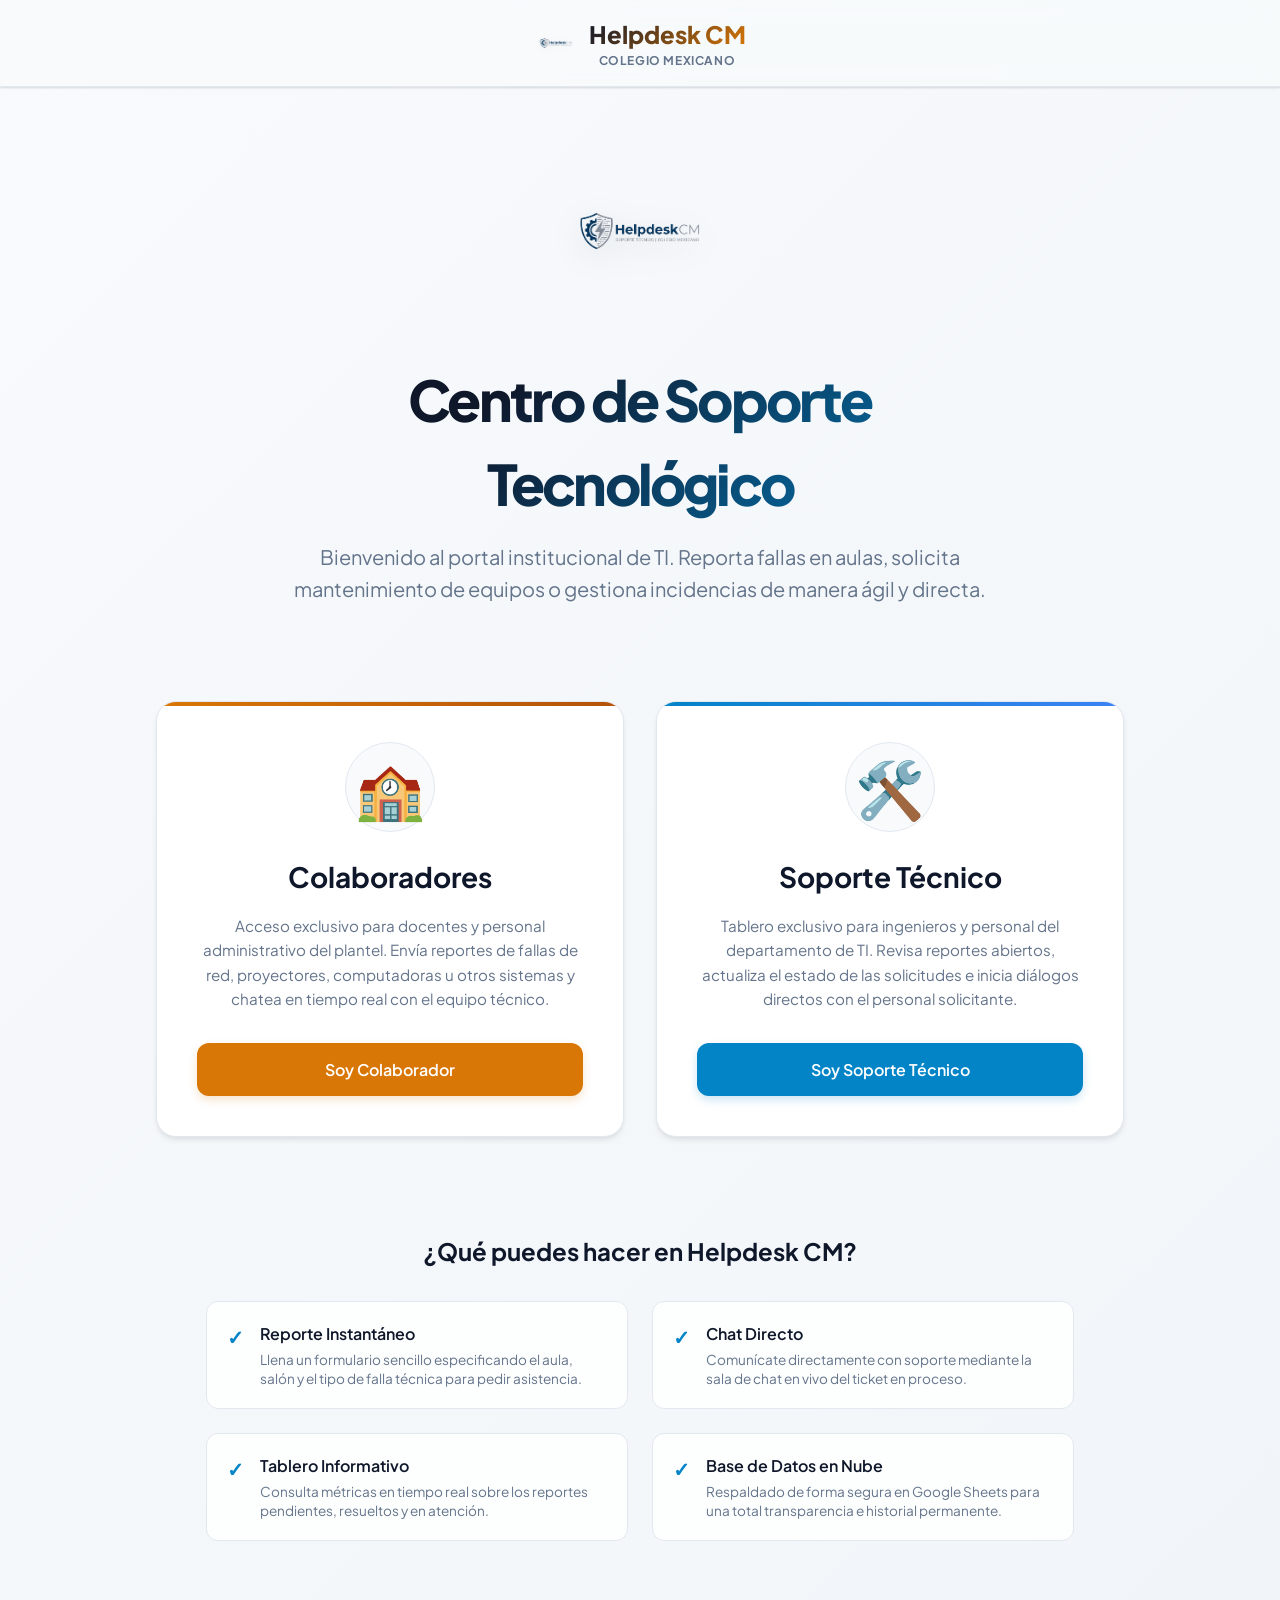
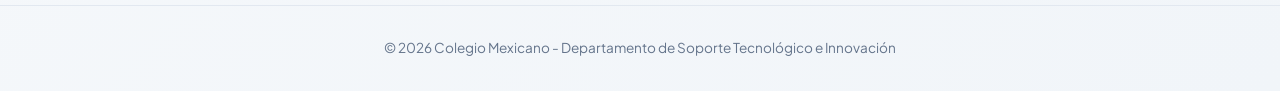
==== commit f41f830f: "Agrega logotipo transparente a la pantalla principal, barra de navegacion y modales" ====
--- a/index.html
+++ b/index.html
@@ -4,6 +4,15 @@
   <meta charset="UTF-8">
   <meta name="viewport" content="width=device-width, initial-scale=1.0">
   <title>Helpdesk CM - Inicio</title>
+  
+  <!-- Favicon y Acceso Directo / Pantalla de Inicio -->
+  <link rel="icon" type="image/x-icon" href="Logo/Helpdesk-CM-Logotipo-_3_.ico">
+  <link rel="shortcut icon" type="image/x-icon" href="Logo/Helpdesk-CM-Logotipo-_3_.ico">
+  <link rel="apple-touch-icon" href="Logo/Helpdesk-CM-Logotipo-_3_.ico">
+  <link rel="manifest" href="manifest.json">
+  <meta name="mobile-web-app-capable" content="yes">
+  <meta name="apple-mobile-web-app-capable" content="yes">
+  <meta name="apple-mobile-web-app-title" content="Helpdesk CM">
   
   <!-- SEO Meta Tags -->
   <meta name="description" content="Sistema de soporte tecnológico y gestión de incidencias de TI para el Colegio Mexicano. Conexión rápida entre docentes y personal de sistemas.">
@@ -234,15 +243,21 @@
   <!-- Navegación Simplificada -->
   <nav class="navbar" style="backdrop-filter: blur(10px); background: rgba(248, 250, 252, 0.8);">
     <div class="navbar-content" style="justify-content: center;">
-      <div class="brand" style="text-align: center;">
-        <span class="brand-logo">Helpdesk CM</span>
-        <span class="brand-sub">Colegio Mexicano</span>
+      <div class="brand" style="text-align: center; display: flex; align-items: center; gap: 0.75rem;">
+        <img src="Logo/Helpdesk CM Logotipotransparente.png" alt="Logo Colegio Mexicano" class="brand-logo-img">
+        <div>
+          <span class="brand-logo">Helpdesk CM</span>
+          <span class="brand-sub">Colegio Mexicano</span>
+        </div>
       </div>
     </div>
   </nav>
 
   <!-- Hero Section -->
   <div class="home-hero">
+    <div style="text-align: center; margin-bottom: 1rem;">
+      <img src="Logo/Helpdesk CM Logotipotransparente.png" alt="Helpdesk CM Logotipo" class="hero-logo-img">
+    </div>
     <h1 class="home-title">Centro de Soporte Tecnológico</h1>
     <p class="home-subtitle">
       Bienvenido al portal institucional de TI. Reporta fallas en aulas, solicita mantenimiento de equipos o gestiona incidencias de manera ágil y directa.
--- a/styles.css
+++ b/styles.css
@@ -304,6 +304,35 @@
   display: block;
 }
 
+/* Estilos de Logotipo */
+.brand-logo-img {
+  height: 42px;
+  width: auto;
+  object-fit: contain;
+  filter: drop-shadow(0 2px 4px rgba(0,0,0,0.08));
+}
+
+.hero-logo-img {
+  max-height: 160px;
+  width: auto;
+  object-fit: contain;
+  margin-bottom: 1.5rem;
+  filter: drop-shadow(0 8px 16px rgba(15, 23, 42, 0.15));
+  transition: transform var(--transition-normal);
+}
+
+.hero-logo-img:hover {
+  transform: scale(1.03);
+}
+
+.login-logo-img {
+  max-height: 90px;
+  width: auto;
+  object-fit: contain;
+  margin-bottom: 1rem;
+  filter: drop-shadow(0 4px 8px rgba(0,0,0,0.1));
+}
+
 .user-profile {
   display: flex;
   align-items: center;
@@ -703,6 +732,62 @@
 .chat-input:focus {
   outline: none;
   border-color: var(--border-focus);
+}
+
+/* Filtro de Periodo Temporal (Día, Semana, Mes, Todos) */
+.period-filter-card {
+  background: var(--surface);
+  border: 1px solid var(--border);
+  border-radius: var(--radius-md);
+  padding: 0.85rem 1.25rem;
+  margin-bottom: 1.5rem;
+  display: flex;
+  justify-content: space-between;
+  align-items: center;
+  flex-wrap: wrap;
+  gap: 1rem;
+  box-shadow: var(--shadow-sm);
+}
+
+.period-filter-label {
+  font-size: 0.9rem;
+  font-weight: 700;
+  color: var(--primary);
+  display: flex;
+  align-items: center;
+  gap: 0.5rem;
+}
+
+.period-pills {
+  display: flex;
+  background: var(--bg-gradient-end);
+  padding: 4px;
+  border-radius: var(--radius-md);
+  border: 1px solid var(--border);
+  gap: 4px;
+}
+
+.period-pill {
+  padding: 0.4rem 1rem;
+  font-size: 0.85rem;
+  font-weight: 600;
+  border: none;
+  border-radius: var(--radius-sm);
+  background: transparent;
+  color: var(--text-muted);
+  cursor: pointer;
+  transition: all var(--transition-fast);
+}
+
+.period-pill:hover {
+  color: var(--primary);
+}
+
+.period-pill.active {
+  background: var(--surface);
+  color: var(--primary-accent);
+  box-shadow: var(--shadow-sm);
+  font-weight: 700;
 }
 
 /* Filtros Dashboard */
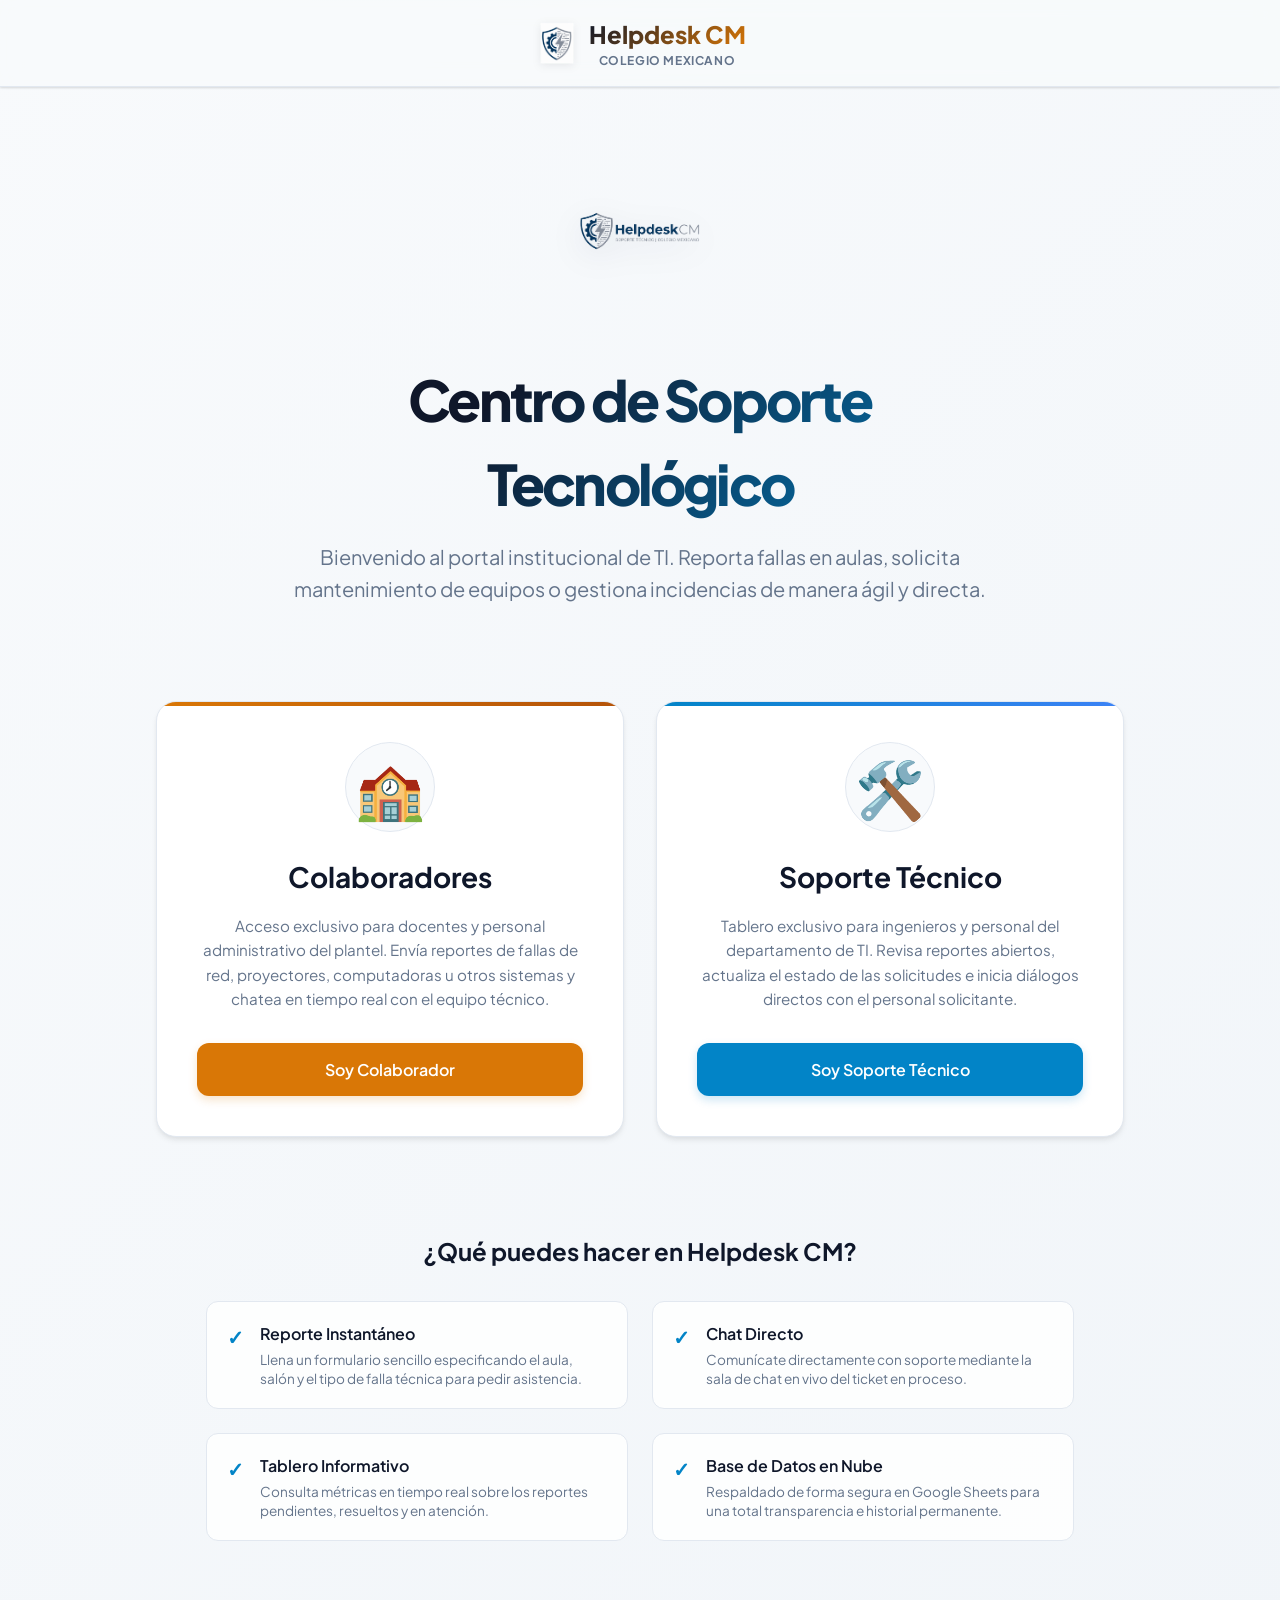
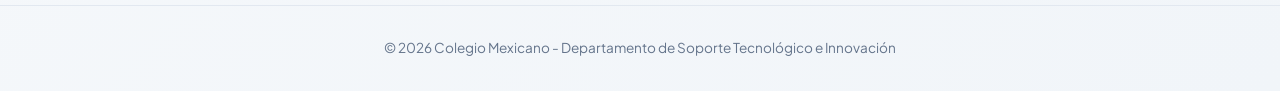
==== commit 68f4dc42: "Actualiza imagen de la barra de navegacion con el escudo Helpdesk CM escudoHD.png" ====
--- a/index.html
+++ b/index.html
@@ -244,7 +244,7 @@
   <nav class="navbar" style="backdrop-filter: blur(10px); background: rgba(248, 250, 252, 0.8);">
     <div class="navbar-content" style="justify-content: center;">
       <div class="brand" style="text-align: center; display: flex; align-items: center; gap: 0.75rem;">
-        <img src="Logo/Helpdesk CM Logotipotransparente.png" alt="Logo Colegio Mexicano" class="brand-logo-img">
+        <img src="Logo/Helpdesk CM escudoHD.png" alt="Escudo Colegio Mexicano" class="brand-logo-img">
         <div>
           <span class="brand-logo">Helpdesk CM</span>
           <span class="brand-sub">Colegio Mexicano</span>
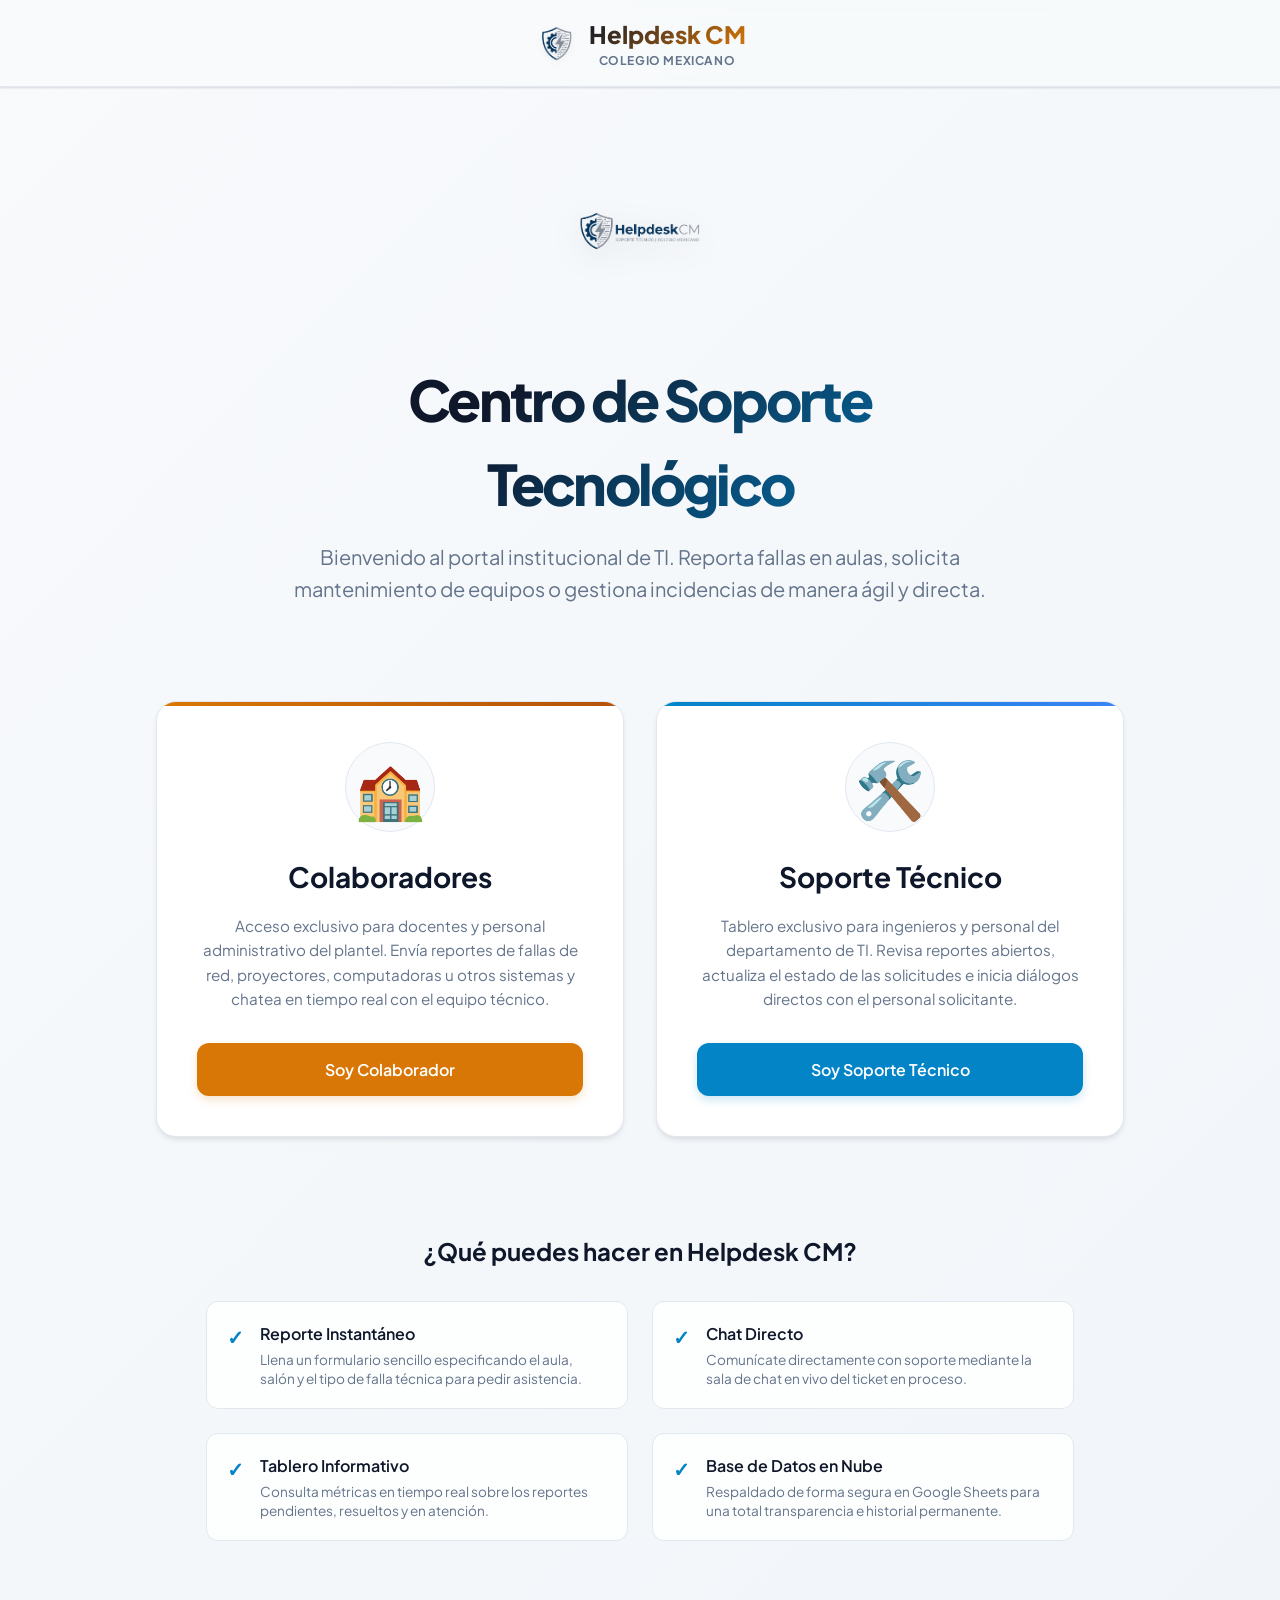
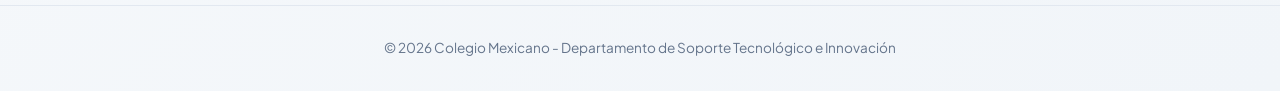
==== commit ee6b06a0: "Sustituye la imagen de la barra de navegacion por Helpdesk CM escudobueno.png" ====
--- a/index.html
+++ b/index.html
@@ -244,7 +244,7 @@
   <nav class="navbar" style="backdrop-filter: blur(10px); background: rgba(248, 250, 252, 0.8);">
     <div class="navbar-content" style="justify-content: center;">
       <div class="brand" style="text-align: center; display: flex; align-items: center; gap: 0.75rem;">
-        <img src="Logo/Helpdesk CM escudoHD.png" alt="Escudo Colegio Mexicano" class="brand-logo-img">
+        <img src="Logo/Helpdesk CM escudobueno.png" alt="Escudo Colegio Mexicano" class="brand-logo-img">
         <div>
           <span class="brand-logo">Helpdesk CM</span>
           <span class="brand-sub">Colegio Mexicano</span>
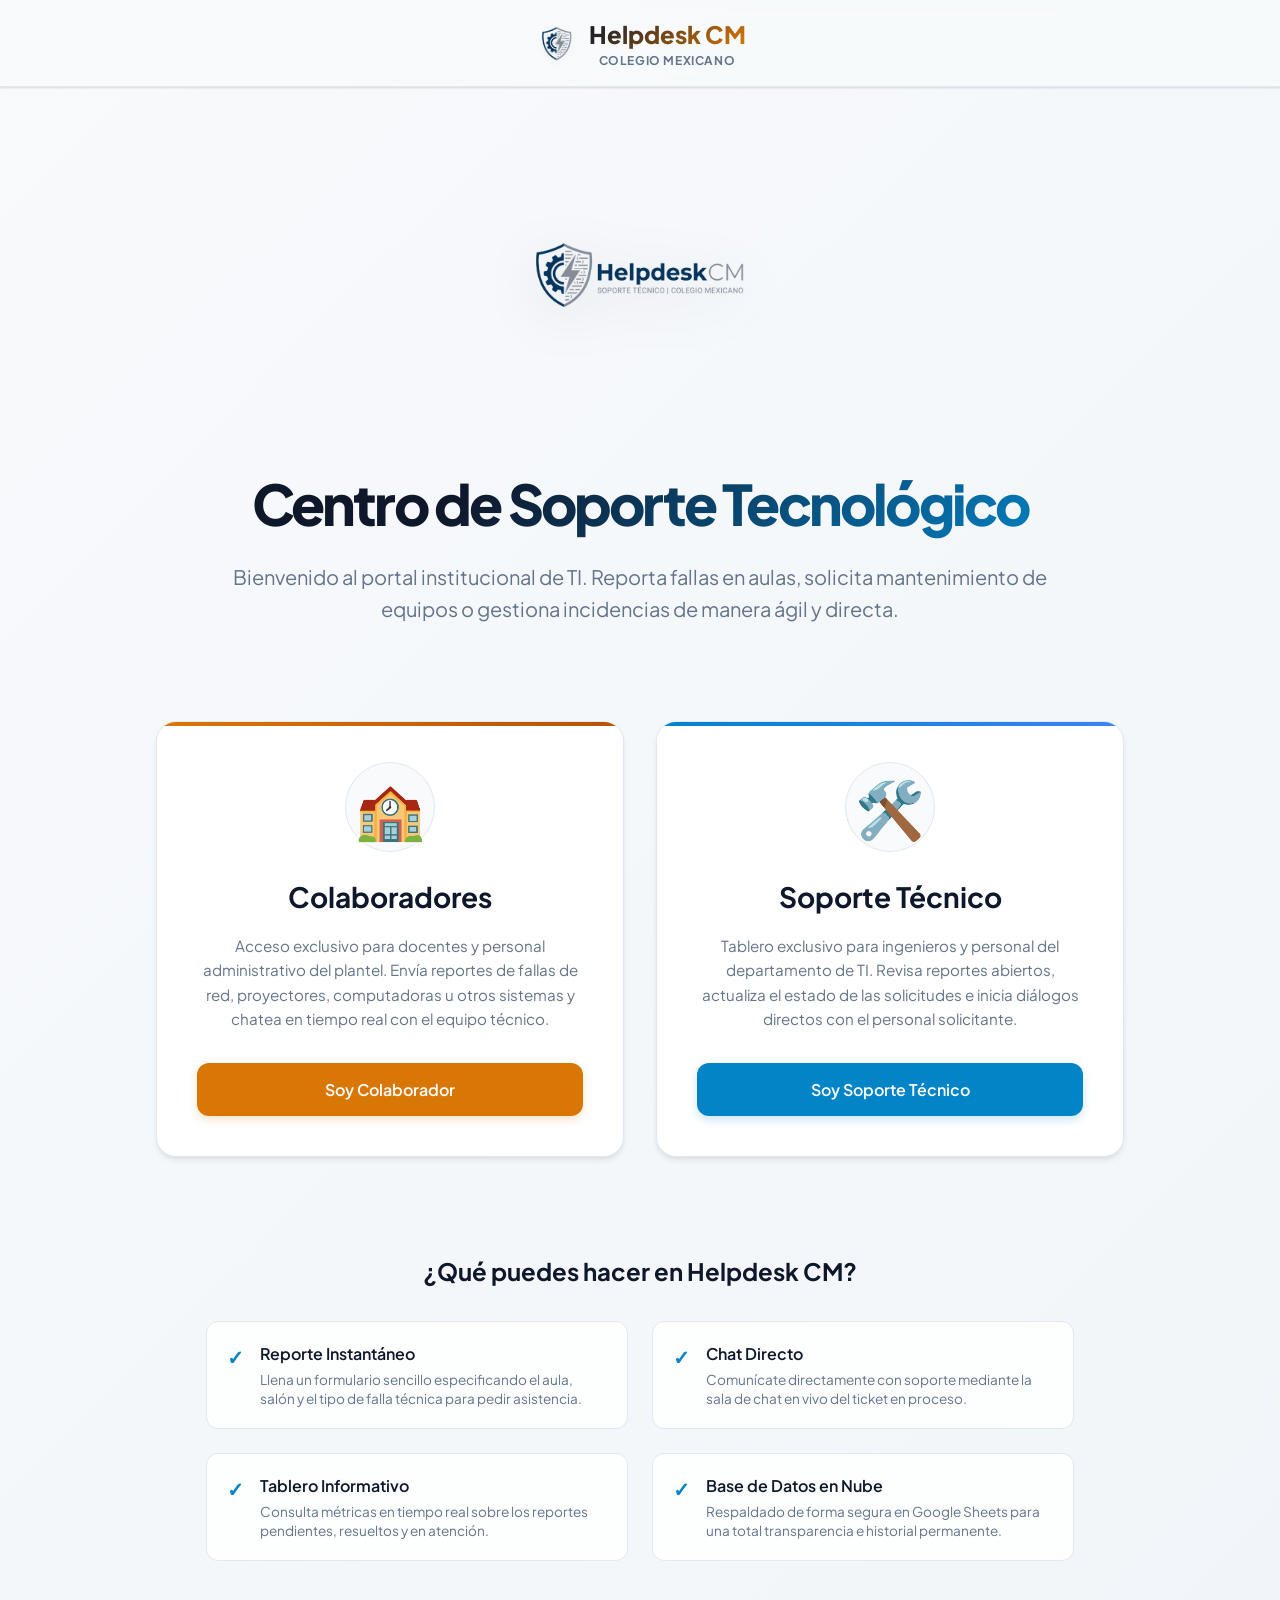
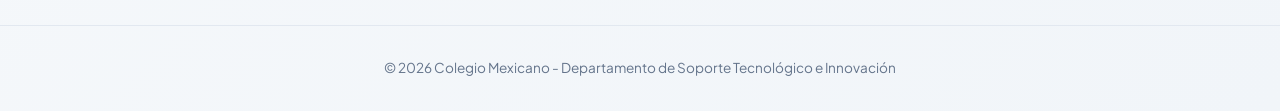
==== commit e66f355d: "Aumenta el tamano del logotipo en la seccion Hero proporcional al titulo" ====
--- a/index.html
+++ b/index.html
@@ -25,8 +25,8 @@
     /* Estilos Adicionales Premium para la Pantalla de Inicio */
     .home-hero {
       text-align: center;
-      padding: 4rem 1rem 2rem 1rem;
-      max-width: 800px;
+      padding: 3rem 1rem 2rem 1rem;
+      max-width: 900px;
       margin: 0 auto;
     }
     
--- a/styles.css
+++ b/styles.css
@@ -313,16 +313,25 @@
 }
 
 .hero-logo-img {
-  max-height: 160px;
-  width: auto;
+  width: 100%;
+  max-width: 480px;
+  max-height: 280px;
+  height: auto;
   object-fit: contain;
-  margin-bottom: 1.5rem;
-  filter: drop-shadow(0 8px 16px rgba(15, 23, 42, 0.15));
+  margin: 0 auto 1.5rem auto;
+  filter: drop-shadow(0 12px 28px rgba(15, 23, 42, 0.14));
   transition: transform var(--transition-normal);
 }
 
 .hero-logo-img:hover {
   transform: scale(1.03);
+}
+
+@media (max-width: 600px) {
+  .hero-logo-img {
+    max-width: 290px;
+    max-height: 180px;
+  }
 }
 
 .login-logo-img {
